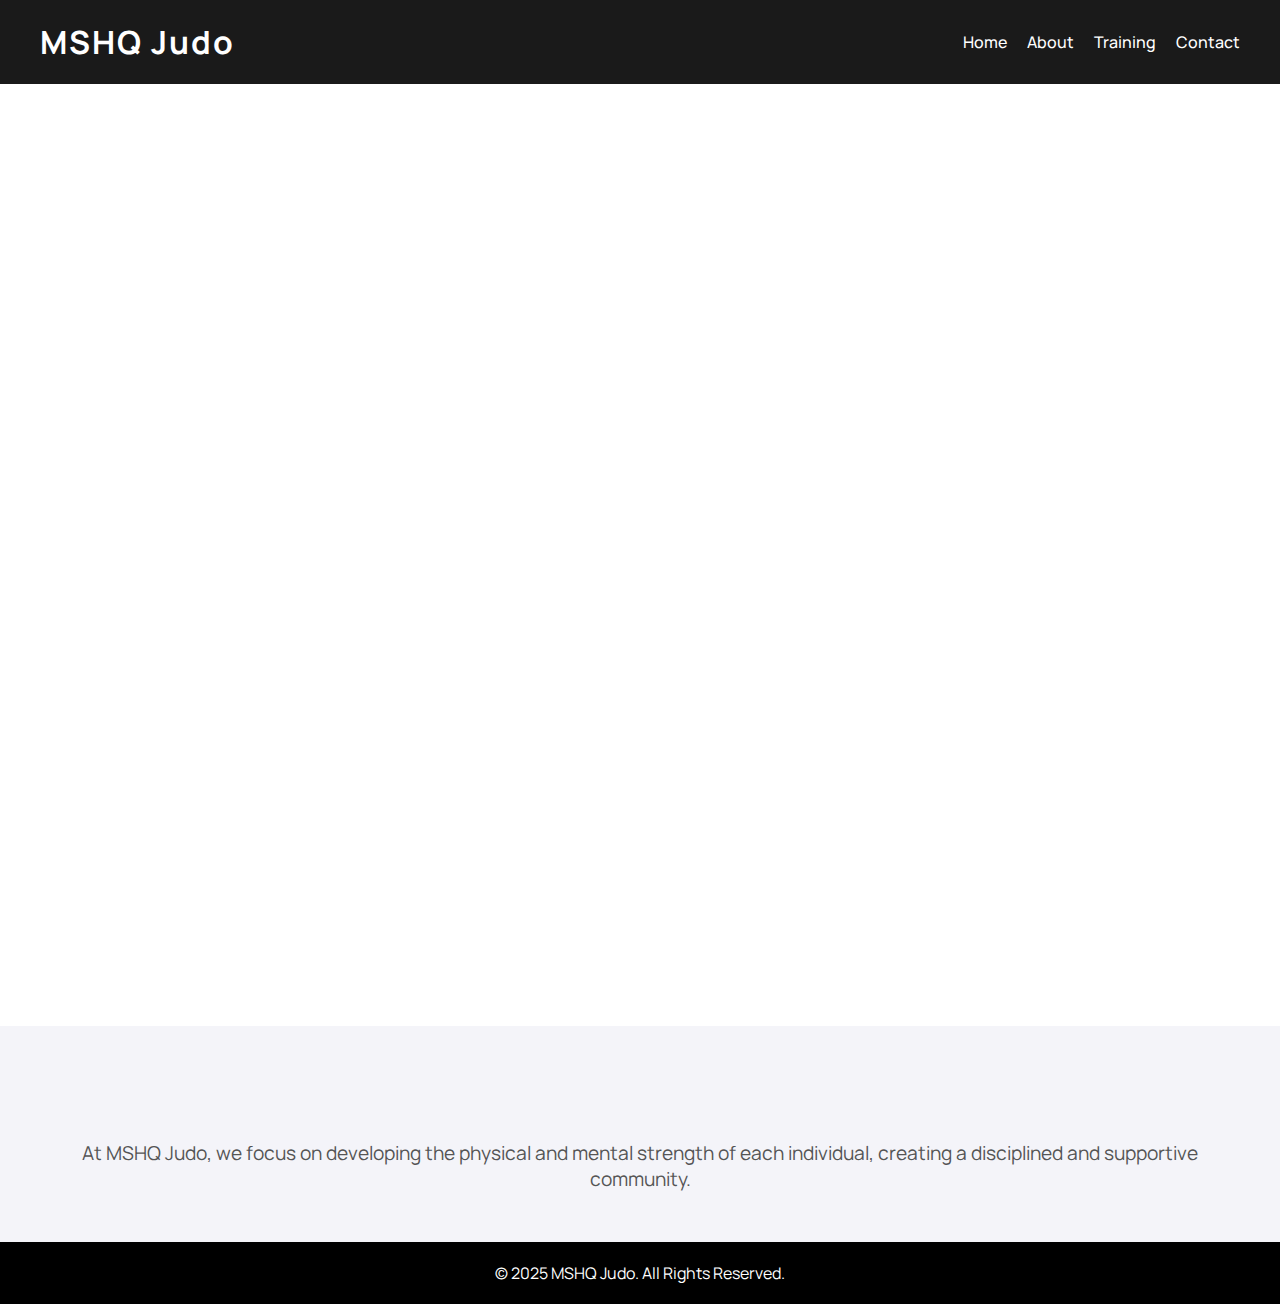
==== index.html @ 40be86e0 "updates" ====
<!DOCTYPE html>
<html lang="en">
<head>
    <meta charset="UTF-8">
    <meta name="viewport" content="width=device-width, initial-scale=1.0">
    <title>MSHQ Judo</title>
    <link href="https://fonts.googleapis.com/css2?family=Manrope:wght@300;400;500;600&display=swap" rel="stylesheet">
    <link rel="stylesheet" href="styles.css">
</head>
<body>
    <header>
        <div class="logo">
            <h1>MSHQ Judo</h1>
        </div>
        <nav>
            <ul>
                <li><a href="index.html">Home</a></li>
                <li><a href="about.html">About</a></li>
                <li><a href="training.html">Training</a></li>
                <li><a href="contact.html">Contact</a></li>
            </ul>
        </nav>
    </header>
    <section class="hero">
        <h2>Welcome to MSHQ Judo</h2>
        <img src="images/mshqlogo.jpg" alt="MSHQ Judo Logo" class="hero-logo">
    </section>
    <section class="values">
        <h2>Strength, Honor, and Discipline</h2>
        <p>At MSHQ Judo, we embody the values of strength, honor, and discipline in every training session.</p>
    </section>
    <section class="about">
        <h2>About Us</h2>
        <p>At MSHQ Judo, we focus on developing the physical and mental strength of each individual, creating a disciplined and supportive community.</p>
    </section>
    <footer>
        <p>&copy; 2025 MSHQ Judo. All Rights Reserved.</p>
    </footer>

    <script src="script.js"></script>
</body>
</html>
---- styles.css ----
/* Reset and Global Styles */
* {
    margin: 0;
    padding: 0;
    box-sizing: border-box;
    font-family: 'Manrope', sans-serif;
}

/* Body Styling */
body {
    background-color: #ffffff; /* White background */
    color: #000; /* Black text */
    font-size: 16px;
}

/* Header Styling */
header {
    display: flex;
    justify-content: space-between;
    align-items: center;
    padding: 20px 40px;
    background-color: #000; /* Black */
    color: white;
    transition: background-color 0.3s ease;
}

header:hover {
    background-color: #1a1a1a;
}

header .logo h1 {
    font-size: 2rem;
    letter-spacing: 2px;
}

header nav ul {
    display: flex;
    list-style: none;
}

header nav ul li {
    margin-left: 20px;
}

header nav ul li a {
    text-decoration: none;
    color: white;
    font-weight: 500;
    transition: color 0.3s ease;
}

header nav ul li a:hover {
    color: #e30613; /* Red */
}

/* Mobile Navigation */
.menu-toggle {
    display: none;
    font-size: 2rem;
    cursor: pointer;
}

/* Hero Section */
.hero {
    display: flex;
    flex-direction: column;
    justify-content: center;
    align-items: center;
    height: 80vh;
    text-align: center;
    opacity: 0;
    animation: fadeIn 2s forwards;
    position: relative;
    padding: 20px;
}

/* Hero Heading */
.hero h2 {
    font-size: 2.5rem;
    margin-bottom: 20px;
    color: black;
    z-index: 2;
    position: relative;
    opacity: 0;
    animation: fadeInUp 1.5s ease-in-out forwards;
    animation-delay: 0.5s;
    text-shadow: 2px 2px 5px rgba(0, 0, 0, 0.2);
}

/* Hero Logo */
.hero-logo {
    width: 350px;
    height: auto;
    opacity: 0.7;
    z-index: 1;
}

/* Strength, Honor, and Discipline Section */
.values {
    background-color: #e30613; /* Judo Red */
    color: white;
    text-align: center;
    padding: 50px 40px;
    font-size: 1.5rem;
    font-weight: bold;
    opacity: 0;
    animation: fadeIn 2s forwards;
}

.values h2 {
    font-size: 2.5rem;
    margin-bottom: 15px;
    text-transform: uppercase;
    letter-spacing: 2px;
    animation: fadeInUp 1.5s ease-in-out forwards;
}

.values p {
    font-size: 1.2rem;
    max-width: 700px;
    margin: 0 auto;
}

/* About Section */
.about {
    padding: 50px 40px;
    text-align: center;
    background-color: #f4f4f9;
}

.about h2 {
    font-size: 2rem;
    margin-bottom: 20px;
    transition: transform 1s ease-out;
    opacity: 0;
    animation: fadeInUp 1.5s ease-in-out forwards;
}

.about p {
    font-size: 1.2rem;
    color: #555;
}

/* Footer Styling */
footer {
    background-color: #000;
    color: white;
    padding: 20px 0;
    text-align: center;
}

footer p {
    font-size: 1rem;
}

/* Transitions */
@keyframes fadeIn {
    to {
        opacity: 1;
    }
}

@keyframes fadeInUp {
    0% {
        opacity: 0;
        transform: translateY(30px);
    }
    100% {
        opacity: 1;
        transform: translateY(0);
    }
}

/* Social Media Links */
.social-links {
    display: flex;
    justify-content: center;
    margin-top: 20px;
}

.social-links a {
    margin: 0 10px;
    display: inline-block;
}

.social-links img {
    width: 40px;
    height: 40px;
    transition: transform 0.3s;
}

.social-links img:hover {
    transform: scale(1.1);
}

/* Media Queries for Mobile Responsiveness */
@media (max-width: 768px) {
    header {
        flex-direction: column;
        text-align: center;
        padding: 15px;
    }

    .menu-toggle {
        display: block;
        color: white;
        cursor: pointer;
    }

    header nav ul {
        flex-direction: column;
        display: none;
        width: 100%;
        text-align: center;
    }

    header nav ul.active {
        display: flex;
    }

    header nav ul li {
        margin: 10px 0;
    }

    .hero h2 {
        font-size: 2rem;
    }

    .hero-logo {
        width: 250px;
    }

    .about {
        padding: 30px 20px;
    }
}
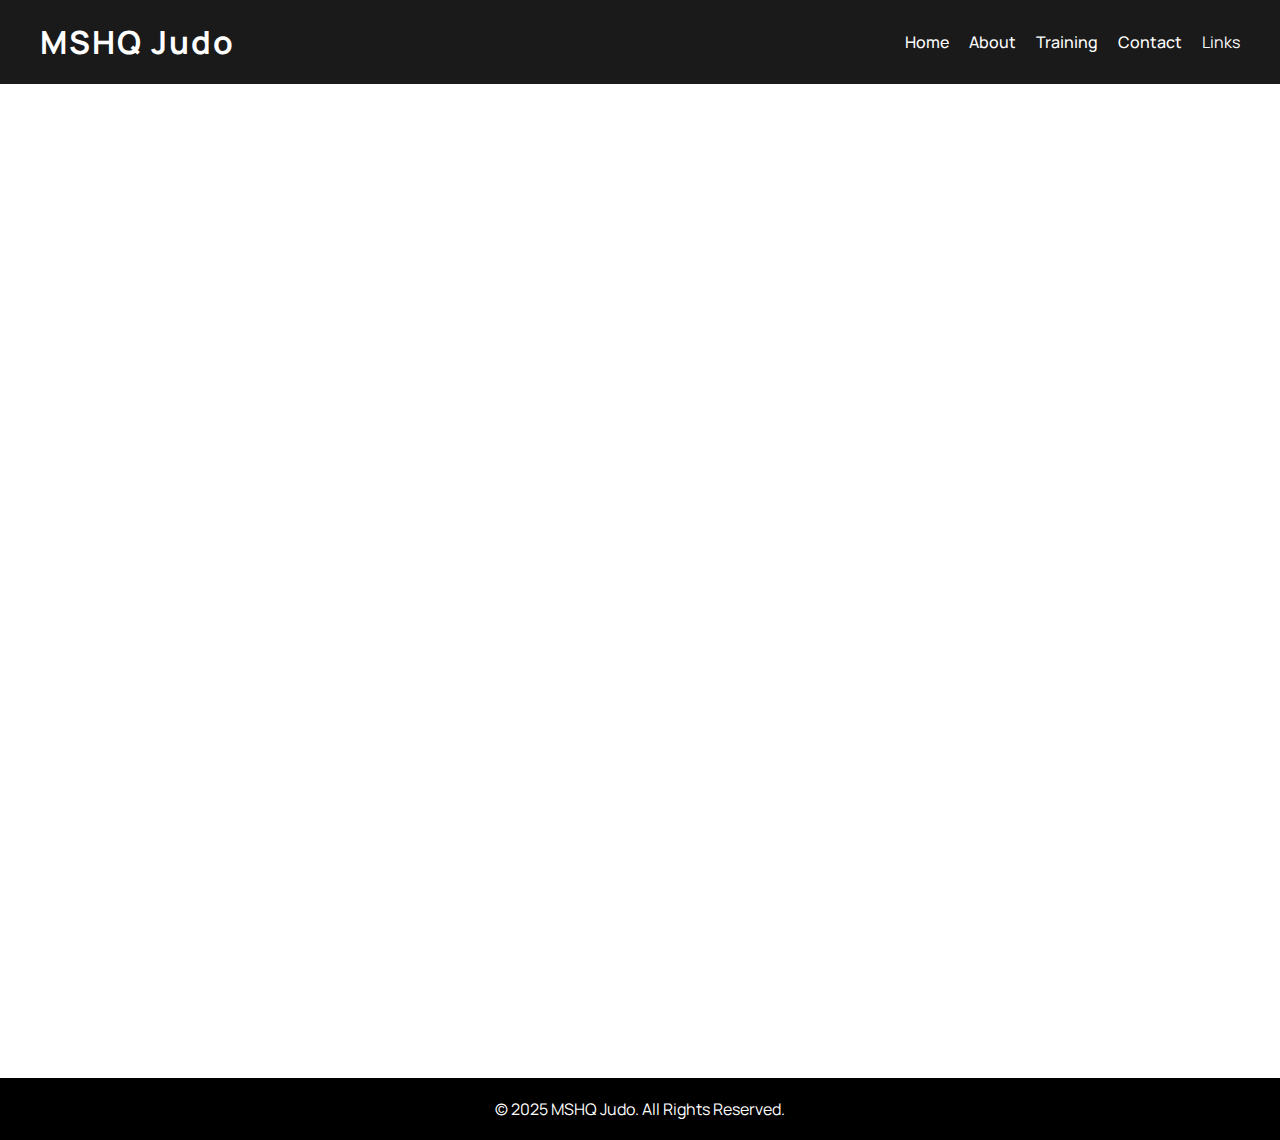
==== commit b467eb54: "added links and history page" ====
--- a/index.html
+++ b/index.html
@@ -18,21 +18,27 @@
                 <li><a href="about.html">About</a></li>
                 <li><a href="training.html">Training</a></li>
                 <li><a href="contact.html">Contact</a></li>
+                <li><a href="links.html"></a>Links</li>
             </ul>
         </nav>
     </header>
+
     <section class="hero">
         <h2>Welcome to MSHQ Judo</h2>
         <img src="images/mshqlogo.jpg" alt="MSHQ Judo Logo" class="hero-logo">
+        <div class="japanese-values">
+            <p><strong>強さ</strong></p>
+            <p><strong>名誉</strong></p>
+            <p><strong>規律</strong></p>
+        </div>
     </section>
+
     <section class="values">
         <h2>Strength, Honor, and Discipline</h2>
-        <p>At MSHQ Judo, we embody the values of strength, honor, and discipline in every training session.</p>
+        <p>At MSHQ Judo, we embody the values of strength, honor, and discipline in every training session. Focusing on developing the physical and mental 
+           strength of each individual, creating a disciplined and supportive community.</p>
     </section>
-    <section class="about">
-        <h2>About Us</h2>
-        <p>At MSHQ Judo, we focus on developing the physical and mental strength of each individual, creating a disciplined and supportive community.</p>
-    </section>
+  
     <footer>
         <p>&copy; 2025 MSHQ Judo. All Rights Reserved.</p>
     </footer>
--- a/styles.css
+++ b/styles.css
@@ -95,9 +95,26 @@
     z-index: 1;
 }
 
+/* Japanese Values Section */
+.japanese-values {
+    text-align: center;
+    font-size: 1.5rem;
+    font-weight: bold;
+    margin-top: 10px; /* Space between logo and text */
+    color: black; /* Contrast with background */
+}
+
+.japanese-values p {
+    margin: 5px 0;
+    font-size: 1.3rem;
+    text-transform: uppercase;
+    letter-spacing: 1px;
+}
+
+
 /* Strength, Honor, and Discipline Section */
 .values {
-    background-color: #e30613; /* Judo Red */
+    background-color: #020000;
     color: white;
     text-align: center;
     padding: 50px 40px;
@@ -121,26 +138,6 @@
     margin: 0 auto;
 }
 
-/* About Section */
-.about {
-    padding: 50px 40px;
-    text-align: center;
-    background-color: #f4f4f9;
-}
-
-.about h2 {
-    font-size: 2rem;
-    margin-bottom: 20px;
-    transition: transform 1s ease-out;
-    opacity: 0;
-    animation: fadeInUp 1.5s ease-in-out forwards;
-}
-
-.about p {
-    font-size: 1.2rem;
-    color: #555;
-}
-
 /* Footer Styling */
 footer {
     background-color: #000;
@@ -234,3 +231,37 @@
         padding: 30px 20px;
     }
 }
+
+/* Links Page */
+.links {
+    text-align: center;
+    padding: 50px 40px;
+    background-color: #f4f4f9;
+}
+
+.links h2 {
+    font-size: 2rem;
+    margin-bottom: 15px;
+}
+
+.links ul {
+    list-style: none;
+    padding: 0;
+}
+
+.links ul li {
+    margin: 10px 0;
+}
+
+.links ul li a {
+    font-size: 1.2rem;
+    color: #1c3d5a;
+    text-decoration: none;
+    font-weight: bold;
+    transition: color 0.3s ease;
+}
+
+.links ul li a:hover {
+    color: #e30613; /* Judo Red */
+}
+
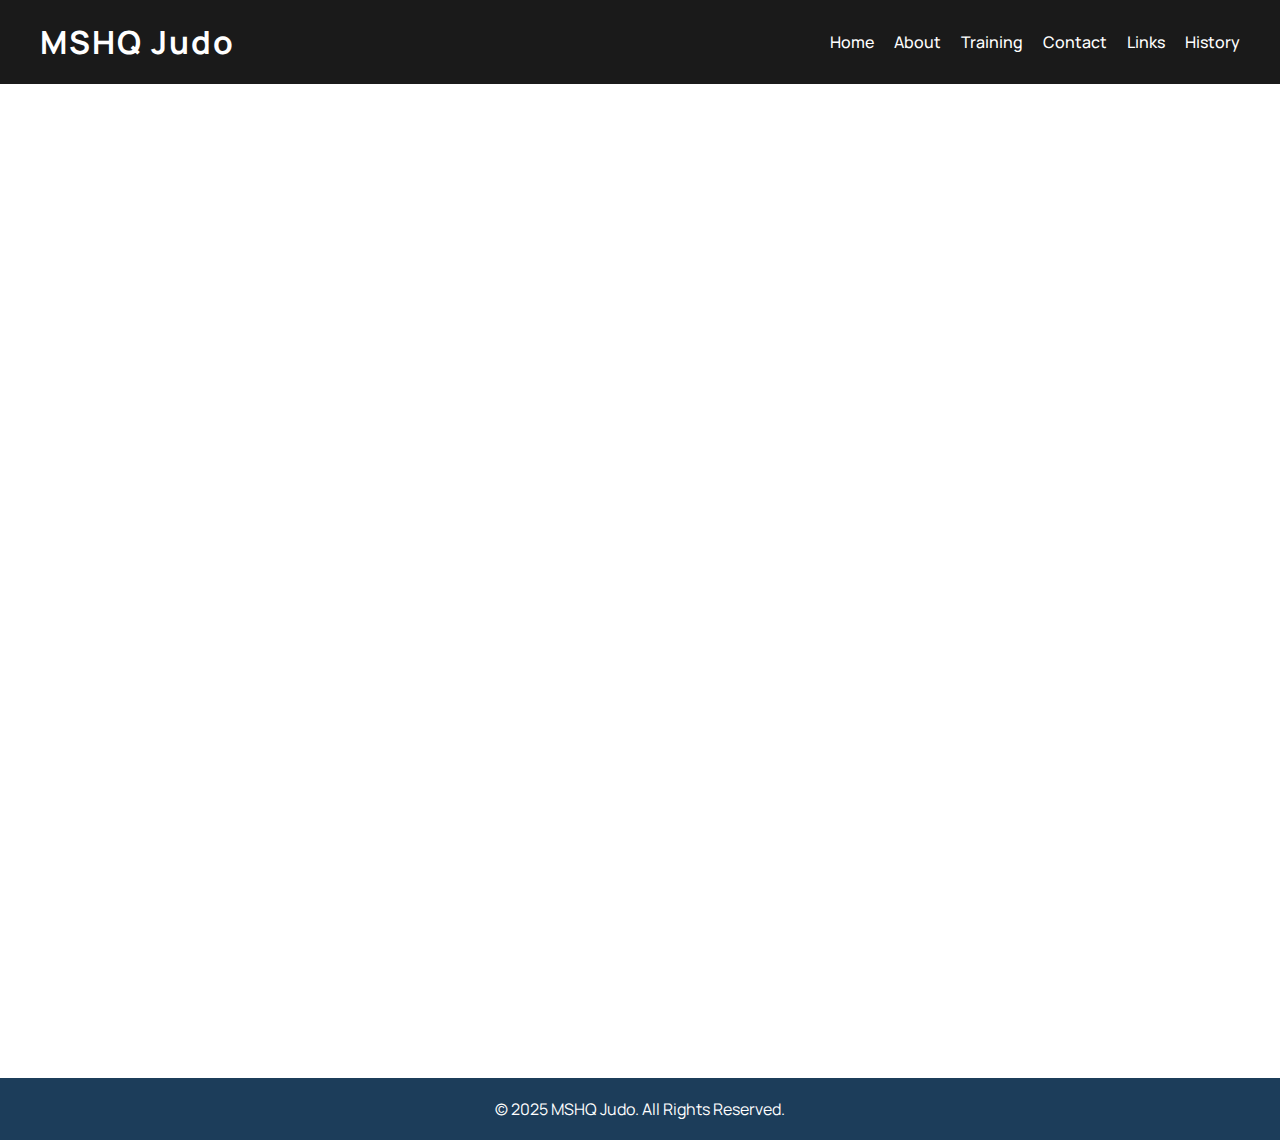
==== commit 429a6909: "website update" ====
--- a/index.html
+++ b/index.html
@@ -18,7 +18,8 @@
                 <li><a href="about.html">About</a></li>
                 <li><a href="training.html">Training</a></li>
                 <li><a href="contact.html">Contact</a></li>
-                <li><a href="links.html"></a>Links</li>
+                <li><a href="links.html">Links</a></li>
+                <li><a href="history.html">History</a></li>
             </ul>
         </nav>
     </header>
--- a/styles.css
+++ b/styles.css
@@ -265,3 +265,30 @@
     color: #e30613; /* Judo Red */
 }
 
+/* History Page */
+.history {
+    padding: 50px 40px;
+    background-color: #f4f4f9;
+    text-align: center;
+}
+
+.history h2 {
+    font-size: 2.5rem;
+    margin-bottom: 20px;
+    color: #1c3d5a; /* Judo Blue */
+}
+
+.history p {
+    font-size: 1.2rem;
+    line-height: 1.6;
+    max-width: 900px;
+    margin: 0 auto 20px;
+    color: #555;
+}
+
+footer {
+    background-color: #1c3d5a;
+    color: white;
+    padding: 20px 0;
+    text-align: center;
+}
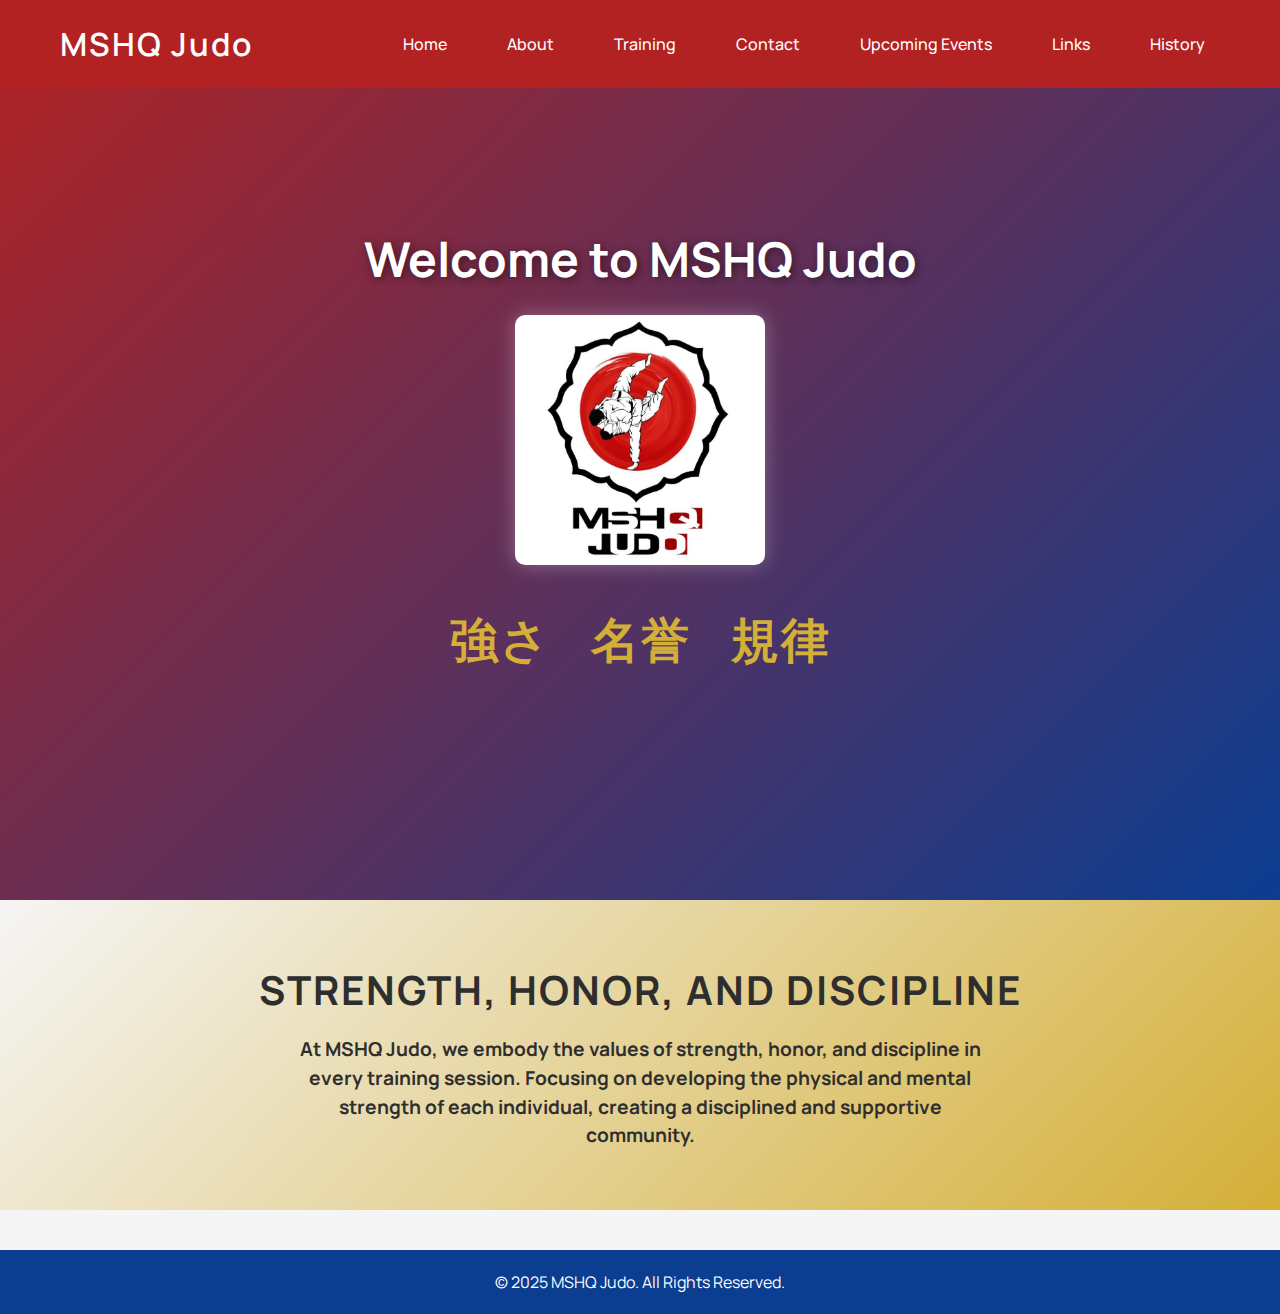
==== commit 308c8ef2: "front page update" ====
--- a/index.html
+++ b/index.html
@@ -11,6 +11,7 @@
     <header>
         <div class="logo">
             <h1>MSHQ Judo</h1>
+            <div class="menu-toggle">&#9776;</div>
         </div>
         <nav>
             <ul>
@@ -18,28 +19,28 @@
                 <li><a href="about.html">About</a></li>
                 <li><a href="training.html">Training</a></li>
                 <li><a href="contact.html">Contact</a></li>
+                <li><a href="upcoming-events.html">Upcoming Events</a></li>
                 <li><a href="links.html">Links</a></li>
                 <li><a href="history.html">History</a></li>
             </ul>
         </nav>
     </header>
 
-    <section class="hero">
-        <h2>Welcome to MSHQ Judo</h2>
-        <img src="images/mshqlogo.jpg" alt="MSHQ Judo Logo" class="hero-logo">
-        <div class="japanese-values">
-            <p><strong>強さ</strong></p>
-            <p><strong>名誉</strong></p>
-            <p><strong>規律</strong></p>
-        </div>
-    </section>
+    <div class="main-content">
+        <section class="hero">
+            <h2>Welcome to MSHQ Judo</h2>
+            <img src="images/mshqlogo.jpg" alt="MSHQ Judo Logo" class="hero-logo">
+            <div class="japanese-values">
+                <p><span class="japanese-text">強さ</span><span class="japanese-text">名誉</span><span class="japanese-text">規律</span></p>
+            </div>
+        </section>
+        <section class="values">
+            <h2>Strength, Honor, and Discipline</h2>
+            <p>At MSHQ Judo, we embody the values of strength, honor, and discipline in every training session. Focusing on developing the physical and mental 
+               strength of each individual, creating a disciplined and supportive community.</p>
+        </section>
+    </div>
 
-    <section class="values">
-        <h2>Strength, Honor, and Discipline</h2>
-        <p>At MSHQ Judo, we embody the values of strength, honor, and discipline in every training session. Focusing on developing the physical and mental 
-           strength of each individual, creating a disciplined and supportive community.</p>
-    </section>
-  
     <footer>
         <p>&copy; 2025 MSHQ Judo. All Rights Reserved.</p>
     </footer>
@@ -47,4 +48,3 @@
     <script src="script.js"></script>
 </body>
 </html>
-
--- a/styles.css
+++ b/styles.css
@@ -1,4 +1,18 @@
-/* Reset and Global Styles */
+/* Root Colors - Inspired by Kodokan Judo */
+:root {
+    --deep-red: #B22222; /* Kodokan Red */
+    --navy-blue: #0B3D91; /* Kodokan Blue */
+    --gold: #D4AF37; /* Kodokan Gold */
+    --white: #FFFFFF;
+    --soft-gray: #F5F5F5;
+    --dark-gray: #2E2E2E;
+
+    /* Gradients for Smooth Transitions */
+    --gradient-primary: linear-gradient(135deg, var(--deep-red), var(--navy-blue));
+    --gradient-soft: linear-gradient(135deg, var(--soft-gray), var(--gold));
+}
+
+/* Reset */
 * {
     margin: 0;
     padding: 0;
@@ -7,121 +21,161 @@
 }
 
 /* Body Styling */
-body {
-    background-color: #ffffff; /* White background */
-    color: #000; /* Black text */
+html, body {
+    margin: 0;
+    padding: 0;
+    min-height: 100vh; /* Ensure body fills the viewport height */
+    display: flex;
+    flex-direction: column; /* Ensures the footer stays at the bottom */
+    background: var(--soft-gray);
+    color: var(--dark-gray);
     font-size: 16px;
-}
-
-/* Header Styling */
+    line-height: 1.5;
+    overflow-x: hidden;
+}
+
+/* Ensure the content above the footer fills the remaining space */
+.main-content {
+    flex-grow: 1;
+}
+
+/* Header - Sticky Navigation */
 header {
     display: flex;
     justify-content: space-between;
     align-items: center;
-    padding: 20px 40px;
-    background-color: #000; /* Black */
-    color: white;
-    transition: background-color 0.3s ease;
+    padding: 20px 60px;
+    background: var(--navy-blue); /* Kodokan Blue for the header */
+    color: var(--white);
+    position: fixed;
+    width: 100%;
+    top: 0;
+    left: 0;
+    z-index: 1000;
+    transition: background 0.3s ease;
 }
 
 header:hover {
-    background-color: #1a1a1a;
+    background: var(--deep-red); /* Kodokan Red when hovered */
 }
 
 header .logo h1 {
     font-size: 2rem;
+    font-weight: 600;
     letter-spacing: 2px;
 }
 
+/* Hamburger Menu */
+.menu-toggle {
+    display: none; /* Hidden by default */
+    font-size: 30px;
+    cursor: pointer;
+}
+
+/* Mobile Menu Styles */
 header nav ul {
     display: flex;
     list-style: none;
 }
 
 header nav ul li {
-    margin-left: 20px;
+    margin-left: 30px;
 }
 
 header nav ul li a {
     text-decoration: none;
-    color: white;
+    color: var(--white);
     font-weight: 500;
-    transition: color 0.3s ease;
+    font-size: 1rem;
+    transition: color 0.3s ease, border-bottom 0.3s ease;
+    padding: 10px 15px;
 }
 
 header nav ul li a:hover {
-    color: #e30613; /* Red */
-}
-
-/* Mobile Navigation */
-.menu-toggle {
-    display: none;
-    font-size: 2rem;
-    cursor: pointer;
+    color: var(--gold); /* Kodokan Gold hover effect */
+    border-bottom: 2px solid var(--gold); /* Kodokan Gold border on hover */
+}
+
+.japanese-values {
+    display: flex;
+    justify-content: center; /* Align the text in the center */
+    margin-top: 20px;
+}
+
+.japanese-text {
+    font-family: 'Noto Sans JP', sans-serif;
+    font-size: 3rem; /* Increased font size for better prominence */
+    font-weight: bold;
+    color: var(--gold); /* Kodokan Gold */
+    margin: 0 20px; /* Added margin for separation between words */
+    text-transform: uppercase;
+    letter-spacing: 2px; /* Added more spacing between characters */
+}
+
+
+/* Show the menu toggle on smaller screens */
+@media (max-width: 768px) {
+    .menu-toggle {
+        display: block; /* Show hamburger icon */
+    }
+
+    header nav ul {
+        display: none; /* Hide the menu by default on mobile */
+        flex-direction: column; /* Stack the links vertically */
+        width: 100%; /* Full width for mobile menu */
+        text-align: center;
+    }
+
+    header nav ul.active {
+        display: flex; /* Show the menu when active */
+    }
+
+    header nav ul li {
+        margin: 10px 0;
+    }
+
+    header nav ul li a {
+        font-size: 1.5rem;
+    }
 }
 
 /* Hero Section */
 .hero {
+    position: relative;
     display: flex;
     flex-direction: column;
     justify-content: center;
     align-items: center;
-    height: 80vh;
     text-align: center;
-    opacity: 0;
-    animation: fadeIn 2s forwards;
-    position: relative;
+    min-height: 100vh;
+    background: var(--gradient-primary); /* Kodokan gradient background */
+    color: var(--white);
     padding: 20px;
 }
 
-/* Hero Heading */
+/* Hero Text */
 .hero h2 {
-    font-size: 2.5rem;
-    margin-bottom: 20px;
-    color: black;
-    z-index: 2;
-    position: relative;
-    opacity: 0;
+    font-size: 3rem;
+    font-weight: bold;
+    text-shadow: 2px 2px 10px rgba(0, 0, 0, 0.5);
     animation: fadeInUp 1.5s ease-in-out forwards;
-    animation-delay: 0.5s;
-    text-shadow: 2px 2px 5px rgba(0, 0, 0, 0.2);
-}
-
-/* Hero Logo */
+}
+
 .hero-logo {
-    width: 350px;
-    height: auto;
-    opacity: 0.7;
-    z-index: 1;
-}
-
-/* Japanese Values Section */
-.japanese-values {
+    max-width: 250px;
+    margin: 20px 0;
+    border-radius: 10px;
+    box-shadow: 0 0 20px rgba(255, 255, 255, 0.3);
+}
+
+/* Values Section */
+.values {
+    background: var(--gradient-soft); /* Kodokan Soft Gradient */
+    color: var(--dark-gray);
     text-align: center;
+    padding: 60px 40px;
     font-size: 1.5rem;
     font-weight: bold;
-    margin-top: 10px; /* Space between logo and text */
-    color: black; /* Contrast with background */
-}
-
-.japanese-values p {
-    margin: 5px 0;
-    font-size: 1.3rem;
-    text-transform: uppercase;
-    letter-spacing: 1px;
-}
-
-
-/* Strength, Honor, and Discipline Section */
-.values {
-    background-color: #020000;
-    color: white;
-    text-align: center;
-    padding: 50px 40px;
-    font-size: 1.5rem;
-    font-weight: bold;
-    opacity: 0;
-    animation: fadeIn 2s forwards;
 }
 
 .values h2 {
@@ -129,7 +183,6 @@
     margin-bottom: 15px;
     text-transform: uppercase;
     letter-spacing: 2px;
-    animation: fadeInUp 1.5s ease-in-out forwards;
 }
 
 .values p {
@@ -138,25 +191,64 @@
     margin: 0 auto;
 }
 
-/* Footer Styling */
+/* Footer */
 footer {
-    background-color: #000;
-    color: white;
+    background-color: var(--navy-blue); /* Kodokan Blue footer */
+    color: var(--white);
     padding: 20px 0;
     text-align: center;
-}
-
-footer p {
-    font-size: 1rem;
+    margin-top: 40px;
+}
+
+/* Social Media Links */
+.social-links {
+    display: flex;
+    gap: 20px;
+    justify-content: center;
+    margin-top: 20px;
+}
+
+.social-links a {
+    display: inline-block;
+    width: 60px; /* Set a fixed size for the icons */
+    height: 60px; /* Maintain square aspect ratio */
+}
+
+.social-links img {
+    width: 100%; /* Make image fill the container */
+    height: 100%;
+    object-fit: contain; /* Ensure the image fits within the bounds */
+    transition: transform 0.3s ease;
+}
+
+.social-links img:hover {
+    transform: scale(1.1); /* Slight zoom effect on hover */
+}
+
+/* Contact Section */
+.contact {
+    text-align: center;
+    margin-top: 80px; /* Adjust for the fixed header */
+}
+
+.contact h2 {
+    font-size: 2rem;
+    margin-bottom: 20px;
+    color: var(--navy-blue); /* Kodokan Blue */
+}
+
+.contact p {
+    font-size: 1.2rem;
+    color: var(--dark-gray);
+    margin-bottom: 20px;
+}
+
+.contact a {
+    color: var(--deep-red); /* Kodokan Red for links */
+    text-decoration: none;
 }
 
 /* Transitions */
-@keyframes fadeIn {
-    to {
-        opacity: 1;
-    }
-}
-
 @keyframes fadeInUp {
     0% {
         opacity: 0;
@@ -168,51 +260,13 @@
     }
 }
 
-/* Social Media Links */
-.social-links {
-    display: flex;
-    justify-content: center;
-    margin-top: 20px;
-}
-
-.social-links a {
-    margin: 0 10px;
-    display: inline-block;
-}
-
-.social-links img {
-    width: 40px;
-    height: 40px;
-    transition: transform 0.3s;
-}
-
-.social-links img:hover {
-    transform: scale(1.1);
-}
-
-/* Media Queries for Mobile Responsiveness */
-@media (max-width: 768px) {
-    header {
-        flex-direction: column;
-        text-align: center;
-        padding: 15px;
-    }
-
-    .menu-toggle {
-        display: block;
-        color: white;
-        cursor: pointer;
-    }
-
+/* Responsive Styles */
+
+/* For devices larger than 768px (Tablets, iPads, etc.) */
+@media (max-width: 1024px) {
     header nav ul {
         flex-direction: column;
-        display: none;
-        width: 100%;
-        text-align: center;
-    }
-
-    header nav ul.active {
-        display: flex;
+        align-items: center;
     }
 
     header nav ul li {
@@ -220,75 +274,141 @@
     }
 
     .hero h2 {
+        font-size: 2.5rem;
+    }
+
+    .hero-logo {
+        max-width: 200px;
+    }
+
+    .values h2 {
         font-size: 2rem;
     }
 
+    .values p {
+        font-size: 1.1rem;
+    }
+
+    .social-links a {
+        width: 50px;
+        height: 50px;
+    }
+
+    .social-links img {
+        width: 100%;
+        height: 100%;
+    }
+}
+
+/* For devices smaller than 768px (Mobile Devices, including iPhone SE) */
+@media (max-width: 768px) {
+    body {
+        padding-top: 120px; /* More space for fixed header on mobile */
+    }
+
+    header nav ul {
+        flex-direction: column;
+        align-items: center;
+        width: 100%;
+    }
+
+    header nav ul li {
+        margin: 10px 0;
+    }
+
+    .hero h2 {
+        font-size: 2rem;
+    }
+
     .hero-logo {
-        width: 250px;
-    }
-
-    .about {
-        padding: 30px 20px;
-    }
-}
-
-/* Links Page */
-.links {
+        max-width: 180px;
+    }
+
+    .values {
+        padding: 40px 20px;
+    }
+
+    .values h2 {
+        font-size: 1.8rem;
+    }
+
+    .values p {
+        font-size: 1rem;
+        padding: 0 20px;
+    }
+
+    .social-links a {
+        width: 40px;
+        height: 40px;
+    }
+
+    .social-links img {
+        width: 100%;
+        height: 100%;
+    }
+
+    footer {
+        padding: 15px 0;
+    }
+}
+
+/* For very small devices (iPhone SE and below) */
+@media (max-width: 375px) {
+    body {
+        font-size: 14px; /* Slightly smaller font size for very small devices */
+    }
+
+    .hero h2 {
+        font-size: 1.5rem;
+    }
+
+    .hero-logo {
+        max-width: 150px;
+    }
+
+    .values h2 {
+        font-size: 1.5rem;
+    }
+
+    .values p {
+        font-size: 0.9rem;
+        padding: 0 10px;
+    }
+
+    .social-links a {
+        width: 35px;
+        height: 35px;
+    }
+
+    .social-links img {
+        width: 100%;
+        height: 100%;
+    }
+
+    .contact p {
+        font-size: 1rem; /* Ensure text is readable on small screens */
+    }
+}
+
+/* Schedule Section */
+.schedule {
     text-align: center;
-    padding: 50px 40px;
-    background-color: #f4f4f9;
-}
-
-.links h2 {
-    font-size: 2rem;
-    margin-bottom: 15px;
-}
-
-.links ul {
-    list-style: none;
-    padding: 0;
-}
-
-.links ul li {
-    margin: 10px 0;
-}
-
-.links ul li a {
-    font-size: 1.2rem;
-    color: #1c3d5a;
-    text-decoration: none;
-    font-weight: bold;
-    transition: color 0.3s ease;
-}
-
-.links ul li a:hover {
-    color: #e30613; /* Judo Red */
-}
-
-/* History Page */
-.history {
-    padding: 50px 40px;
-    background-color: #f4f4f9;
-    text-align: center;
-}
-
-.history h2 {
+    padding: 60px 20px;
+    margin-bottom: 0; /* Remove any extra space below the schedule */
+}
+
+.schedule h2 {
     font-size: 2.5rem;
     margin-bottom: 20px;
-    color: #1c3d5a; /* Judo Blue */
-}
-
-.history p {
+}
+
+.schedule p {
     font-size: 1.2rem;
     line-height: 1.6;
-    max-width: 900px;
-    margin: 0 auto 20px;
-    color: #555;
-}
-
-footer {
-    background-color: #1c3d5a;
-    color: white;
-    padding: 20px 0;
-    text-align: center;
-}
+    max-width: 800px;
+    margin: 0 auto;
+}
+
+.schedule p span {
+    font-weight: bold;
+}
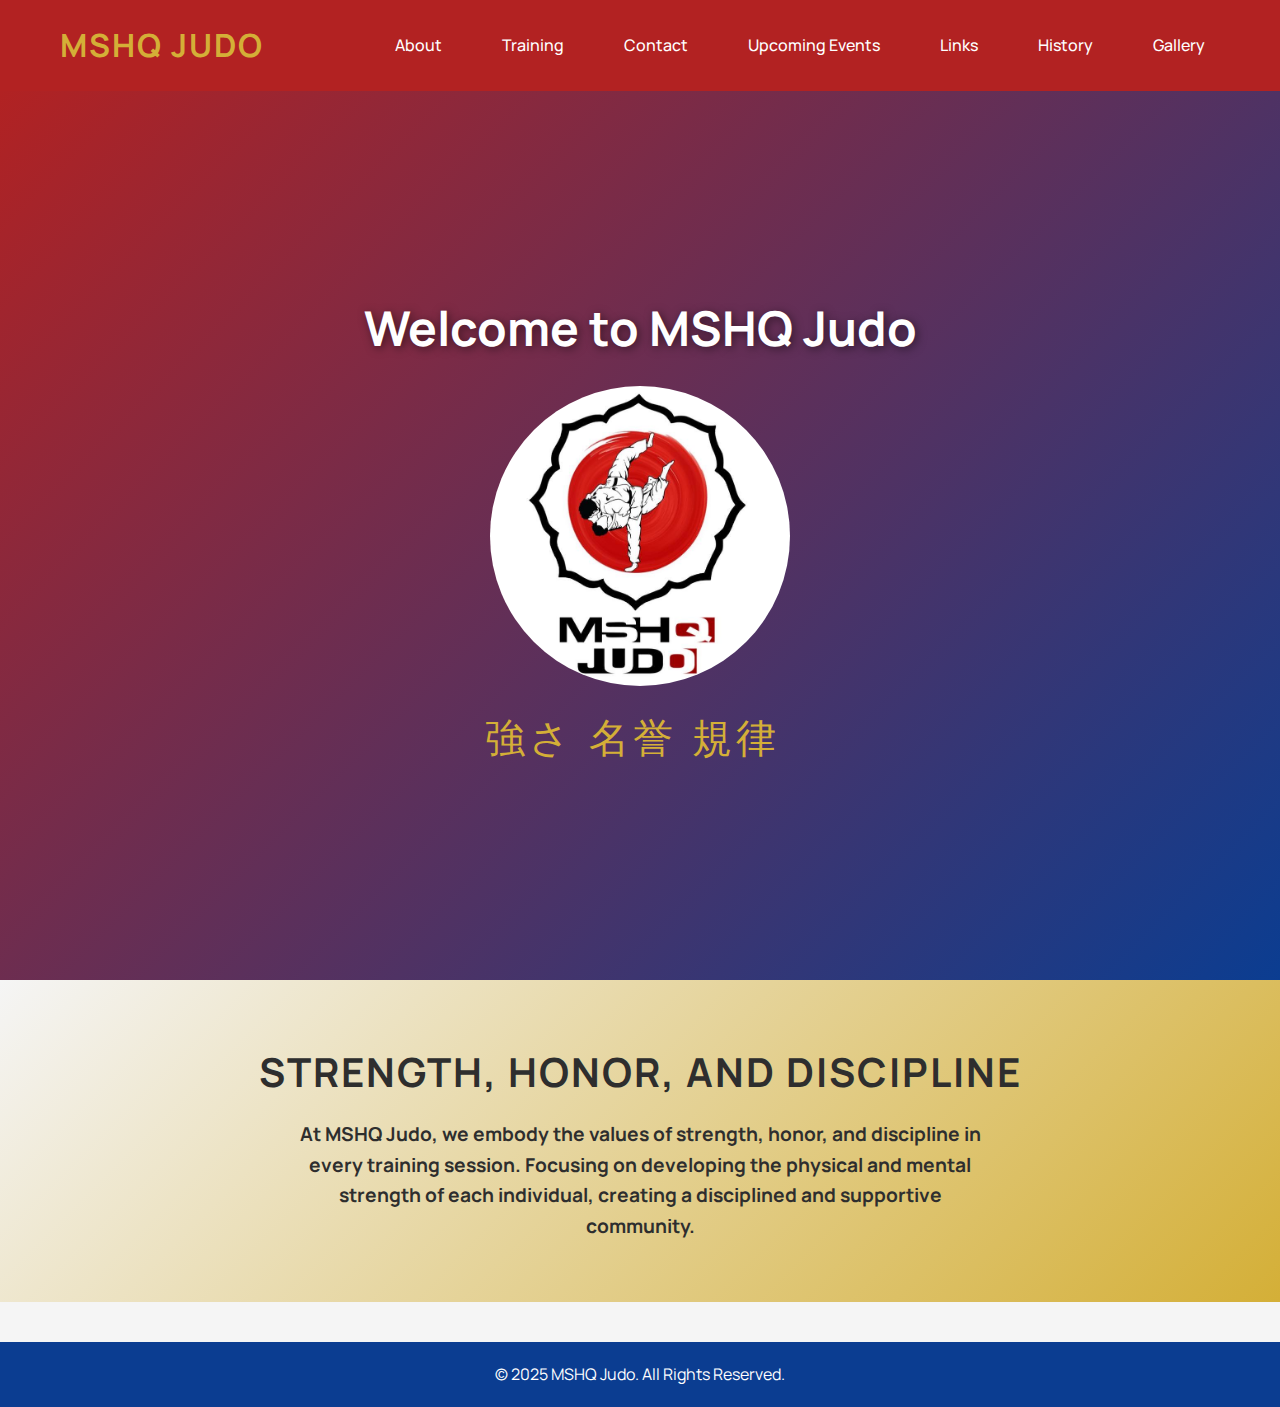
==== commit 1ec3796c: "added gallery" ====
--- a/index.html
+++ b/index.html
@@ -15,13 +15,13 @@
         </div>
         <nav>
             <ul>
-                <li><a href="index.html">Home</a></li>
                 <li><a href="about.html">About</a></li>
                 <li><a href="training.html">Training</a></li>
                 <li><a href="contact.html">Contact</a></li>
                 <li><a href="upcoming-events.html">Upcoming Events</a></li>
                 <li><a href="links.html">Links</a></li>
                 <li><a href="history.html">History</a></li>
+                <li><a href="gallery.html">Gallery</a></li>
             </ul>
         </nav>
     </header>
--- a/styles.css
+++ b/styles.css
@@ -1,18 +1,23 @@
-/* Root Colors - Inspired by Kodokan Judo */
-:root {
+/* ============================
+   Root Colors - Inspired by Kodokan Judo
+   ============================ */
+   :root {
     --deep-red: #B22222; /* Kodokan Red */
     --navy-blue: #0B3D91; /* Kodokan Blue */
     --gold: #D4AF37; /* Kodokan Gold */
     --white: #FFFFFF;
     --soft-gray: #F5F5F5;
     --dark-gray: #2E2E2E;
+    --shadow: rgba(0, 0, 0, 0.1);
 
     /* Gradients for Smooth Transitions */
     --gradient-primary: linear-gradient(135deg, var(--deep-red), var(--navy-blue));
     --gradient-soft: linear-gradient(135deg, var(--soft-gray), var(--gold));
 }
 
-/* Reset */
+/* ============================
+   Global Reset & Default Styles
+   ============================ */
 * {
     margin: 0;
     padding: 0;
@@ -20,32 +25,23 @@
     font-family: 'Manrope', sans-serif;
 }
 
-/* Body Styling */
-html, body {
-    margin: 0;
-    padding: 0;
-    min-height: 100vh; /* Ensure body fills the viewport height */
-    display: flex;
-    flex-direction: column; /* Ensures the footer stays at the bottom */
+body {
     background: var(--soft-gray);
     color: var(--dark-gray);
     font-size: 16px;
-    line-height: 1.5;
-    overflow-x: hidden;
-}
-
-/* Ensure the content above the footer fills the remaining space */
-.main-content {
-    flex-grow: 1;
-}
-
-/* Header - Sticky Navigation */
+    line-height: 1.6;
+    padding-top: 80px; /* Space below fixed header */
+}
+
+/* ============================
+   Header & Navigation
+   ============================ */
 header {
     display: flex;
     justify-content: space-between;
     align-items: center;
     padding: 20px 60px;
-    background: var(--navy-blue); /* Kodokan Blue for the header */
+    background: var(--navy-blue);
     color: var(--white);
     position: fixed;
     width: 100%;
@@ -56,30 +52,42 @@
 }
 
 header:hover {
-    background: var(--deep-red); /* Kodokan Red when hovered */
+    background: var(--deep-red);
+}
+
+header .logo {
+    display: flex;
+    align-items: center;
+    gap: 15px;
 }
 
 header .logo h1 {
     font-size: 2rem;
-    font-weight: 600;
+    font-weight: 700;
     letter-spacing: 2px;
-}
-
-/* Hamburger Menu */
+    text-transform: uppercase;
+    color: var(--gold);
+}
+
+header .logo img {
+    height: 60px;
+    width: 60px;
+    border-radius: 50%;
+    object-fit: cover;
+    border: 3px solid var(--gold);
+    box-shadow: 0 0 10px var(--shadow);
+}
+
 .menu-toggle {
-    display: none; /* Hidden by default */
-    font-size: 30px;
+    display: none;
+    font-size: 2rem;
     cursor: pointer;
 }
 
-/* Mobile Menu Styles */
 header nav ul {
     display: flex;
     list-style: none;
-}
-
-header nav ul li {
-    margin-left: 30px;
+    gap: 30px;
 }
 
 header nav ul li a {
@@ -87,73 +95,30 @@
     color: var(--white);
     font-weight: 500;
     font-size: 1rem;
+    padding: 10px 15px;
     transition: color 0.3s ease, border-bottom 0.3s ease;
-    padding: 10px 15px;
 }
 
 header nav ul li a:hover {
-    color: var(--gold); /* Kodokan Gold hover effect */
-    border-bottom: 2px solid var(--gold); /* Kodokan Gold border on hover */
-}
-
-.japanese-values {
-    display: flex;
-    justify-content: center; /* Align the text in the center */
-    margin-top: 20px;
-}
-
-.japanese-text {
-    font-family: 'Noto Sans JP', sans-serif;
-    font-size: 3rem; /* Increased font size for better prominence */
-    font-weight: bold;
-    color: var(--gold); /* Kodokan Gold */
-    margin: 0 20px; /* Added margin for separation between words */
-    text-transform: uppercase;
-    letter-spacing: 2px; /* Added more spacing between characters */
-}
-
-
-/* Show the menu toggle on smaller screens */
-@media (max-width: 768px) {
-    .menu-toggle {
-        display: block; /* Show hamburger icon */
-    }
-
-    header nav ul {
-        display: none; /* Hide the menu by default on mobile */
-        flex-direction: column; /* Stack the links vertically */
-        width: 100%; /* Full width for mobile menu */
-        text-align: center;
-    }
-
-    header nav ul.active {
-        display: flex; /* Show the menu when active */
-    }
-
-    header nav ul li {
-        margin: 10px 0;
-    }
-
-    header nav ul li a {
-        font-size: 1.5rem;
-    }
-}
-
-/* Hero Section */
+    color: var(--gold);
+    border-bottom: 2px solid var(--gold);
+}
+
+/* ============================
+   Hero Section
+   ============================ */
 .hero {
-    position: relative;
     display: flex;
     flex-direction: column;
     justify-content: center;
     align-items: center;
     text-align: center;
     min-height: 100vh;
-    background: var(--gradient-primary); /* Kodokan gradient background */
+    background: var(--gradient-primary);
     color: var(--white);
     padding: 20px;
 }
 
-/* Hero Text */
 .hero h2 {
     font-size: 3rem;
     font-weight: bold;
@@ -162,15 +127,34 @@
 }
 
 .hero-logo {
-    max-width: 250px;
-    margin: 20px 0;
-    border-radius: 10px;
-    box-shadow: 0 0 20px rgba(255, 255, 255, 0.3);
-}
-
-/* Values Section */
+    width: 100%;
+    height: auto;
+    max-width: 300px;
+    object-fit: cover;
+    border-radius: 50%;
+    margin-top: 20px;
+}
+
+.japanese-values {
+    display: flex;
+    justify-content: center;
+    gap: 20px;
+    margin-top: 20px;
+}
+
+.japanese-text {
+    font-family: 'Noto Sans JP', sans-serif;
+    font-size: 2.5rem;
+    color: var(--gold);
+    letter-spacing: 4px;
+    margin-right: 15px;
+}
+
+/* ============================
+   Values Section
+   ============================ */
 .values {
-    background: var(--gradient-soft); /* Kodokan Soft Gradient */
+    background: var(--gradient-soft);
     color: var(--dark-gray);
     text-align: center;
     padding: 60px 40px;
@@ -191,64 +175,20 @@
     margin: 0 auto;
 }
 
-/* Footer */
+/* ============================
+   Footer
+   ============================ */
 footer {
-    background-color: var(--navy-blue); /* Kodokan Blue footer */
+    background-color: var(--navy-blue);
     color: var(--white);
     padding: 20px 0;
     text-align: center;
     margin-top: 40px;
 }
 
-/* Social Media Links */
-.social-links {
-    display: flex;
-    gap: 20px;
-    justify-content: center;
-    margin-top: 20px;
-}
-
-.social-links a {
-    display: inline-block;
-    width: 60px; /* Set a fixed size for the icons */
-    height: 60px; /* Maintain square aspect ratio */
-}
-
-.social-links img {
-    width: 100%; /* Make image fill the container */
-    height: 100%;
-    object-fit: contain; /* Ensure the image fits within the bounds */
-    transition: transform 0.3s ease;
-}
-
-.social-links img:hover {
-    transform: scale(1.1); /* Slight zoom effect on hover */
-}
-
-/* Contact Section */
-.contact {
-    text-align: center;
-    margin-top: 80px; /* Adjust for the fixed header */
-}
-
-.contact h2 {
-    font-size: 2rem;
-    margin-bottom: 20px;
-    color: var(--navy-blue); /* Kodokan Blue */
-}
-
-.contact p {
-    font-size: 1.2rem;
-    color: var(--dark-gray);
-    margin-bottom: 20px;
-}
-
-.contact a {
-    color: var(--deep-red); /* Kodokan Red for links */
-    text-decoration: none;
-}
-
-/* Transitions */
+/* ============================
+   Animations & Transitions
+   ============================ */
 @keyframes fadeInUp {
     0% {
         opacity: 0;
@@ -260,155 +200,185 @@
     }
 }
 
-/* Responsive Styles */
-
-/* For devices larger than 768px (Tablets, iPads, etc.) */
+/* ============================
+   Responsive Styles
+   ============================ */
 @media (max-width: 1024px) {
     header nav ul {
         flex-direction: column;
         align-items: center;
-    }
-
-    header nav ul li {
-        margin: 10px 0;
+        gap: 20px;
     }
 
     .hero h2 {
         font-size: 2.5rem;
     }
 
-    .hero-logo {
-        max-width: 200px;
-    }
-
     .values h2 {
         font-size: 2rem;
     }
-
-    .values p {
-        font-size: 1.1rem;
-    }
-
-    .social-links a {
-        width: 50px;
-        height: 50px;
-    }
-
-    .social-links img {
-        width: 100%;
-        height: 100%;
-    }
-}
-
-/* For devices smaller than 768px (Mobile Devices, including iPhone SE) */
+}
+
 @media (max-width: 768px) {
     body {
-        padding-top: 120px; /* More space for fixed header on mobile */
+        padding-top: 120px;
+    }
+
+    .menu-toggle {
+        display: block;
     }
 
     header nav ul {
+        display: none;
         flex-direction: column;
-        align-items: center;
         width: 100%;
-    }
-
-    header nav ul li {
-        margin: 10px 0;
+        text-align: center;
+        background: var(--navy-blue);
+        position: absolute;
+        top: 70px;
+        left: 0;
+        padding: 10px 0;
+    }
+
+    header nav ul.active {
+        display: flex;
     }
 
     .hero h2 {
         font-size: 2rem;
     }
 
-    .hero-logo {
-        max-width: 180px;
-    }
-
-    .values {
-        padding: 40px 20px;
-    }
-
-    .values h2 {
-        font-size: 1.8rem;
-    }
-
-    .values p {
-        font-size: 1rem;
-        padding: 0 20px;
-    }
-
-    .social-links a {
-        width: 40px;
-        height: 40px;
-    }
-
-    .social-links img {
-        width: 100%;
-        height: 100%;
-    }
-
-    footer {
-        padding: 15px 0;
-    }
-}
-
-/* For very small devices (iPhone SE and below) */
+    .japanese-text {
+        font-size: 2rem;
+    }
+}
+
 @media (max-width: 375px) {
     body {
-        font-size: 14px; /* Slightly smaller font size for very small devices */
+        font-size: 14px;
     }
 
     .hero h2 {
         font-size: 1.5rem;
     }
 
-    .hero-logo {
-        max-width: 150px;
-    }
-
-    .values h2 {
-        font-size: 1.5rem;
-    }
-
-    .values p {
-        font-size: 0.9rem;
-        padding: 0 10px;
-    }
-
-    .social-links a {
-        width: 35px;
-        height: 35px;
-    }
-
-    .social-links img {
-        width: 100%;
-        height: 100%;
-    }
-
-    .contact p {
-        font-size: 1rem; /* Ensure text is readable on small screens */
-    }
-}
-
-/* Schedule Section */
-.schedule {
+    .japanese-text {
+        font-size: 1.8rem;
+    }
+}
+
+/* Social Media Links */
+.social-links {
+    display: flex;
+    gap: 15px;
+    margin-top: 20px;
+}
+
+.social-links a {
+    display: inline-block;
+    transition: transform 0.3s ease;
+}
+
+.social-links img {
+    width: 40px;
+    height: auto;
+    transition: transform 0.3s ease;
+}
+
+.social-links a:hover img {
+    transform: scale(1.1);
+}
+
+/* Coach Grid Layout for 3x3 */
+.coach-grid {
+    display: grid;
+    grid-template-columns: repeat(3, 1fr);
+    gap: 20px;
+    margin-top: 40px;
+}
+
+/* Coach Card Style */
+.coach-card {
+    background-color: #fff;
+    border: 1px solid #ddd;
+    border-radius: 10px;
+    padding: 20px;
+    box-shadow: 0 4px 8px rgba(0, 0, 0, 0.1);
     text-align: center;
-    padding: 60px 20px;
-    margin-bottom: 0; /* Remove any extra space below the schedule */
-}
-
-.schedule h2 {
-    font-size: 2.5rem;
-    margin-bottom: 20px;
-}
-
-.schedule p {
-    font-size: 1.2rem;
-    line-height: 1.6;
-    max-width: 800px;
-    margin: 0 auto;
-}
-
-.schedule p span {
-    font-weight: bold;
-}
+    transition: transform 0.3s ease, box-shadow 0.3s ease;
+}
+
+.coach-card:hover {
+    transform: translateY(-10px);
+    box-shadow: 0 8px 16px rgba(0, 0, 0, 0.2);
+}
+
+.coach-photo {
+    width: 100%;
+    height: auto;
+    border-radius: 50%;
+    margin-bottom: 15px;
+    max-width: 200px;
+    margin-left: auto;
+    margin-right: auto;
+}
+
+.coach-card h3 {
+    font-size: 1.5rem;
+    margin: 10px 0;
+    font-weight: 600;
+}
+
+.coach-card p {
+    font-size: 1rem;
+    color: #555;
+}
+
+        /* Add the styles for the grid layout */
+        .gallery-container {
+            display: grid;
+            grid-template-columns: repeat(4, 1fr);
+            gap: 20px;
+            padding: 20px;
+        }
+
+        .gallery-item {
+            border: 1px solid #ddd;
+            padding: 10px;
+            text-align: center;
+            background-color: #f9f9f9;
+        }
+
+        .gallery-item img {
+            width: 100%;
+            height: auto;
+            margin-bottom: 10px;
+        }
+
+        .gallery-item h3 {
+            font-size: 1.2em;
+            margin: 10px 0;
+        }
+
+        .gallery-item p {
+            font-size: 1em;
+            color: #555;
+        }
+
+        @media (max-width: 1200px) {
+            .gallery-container {
+                grid-template-columns: repeat(3, 1fr);
+            }
+        }
+
+        @media (max-width: 768px) {
+            .gallery-container {
+                grid-template-columns: repeat(2, 1fr);
+            }
+        }
+
+        @media (max-width: 480px) {
+            .gallery-container {
+                grid-template-columns: 1fr;
+            }
+        }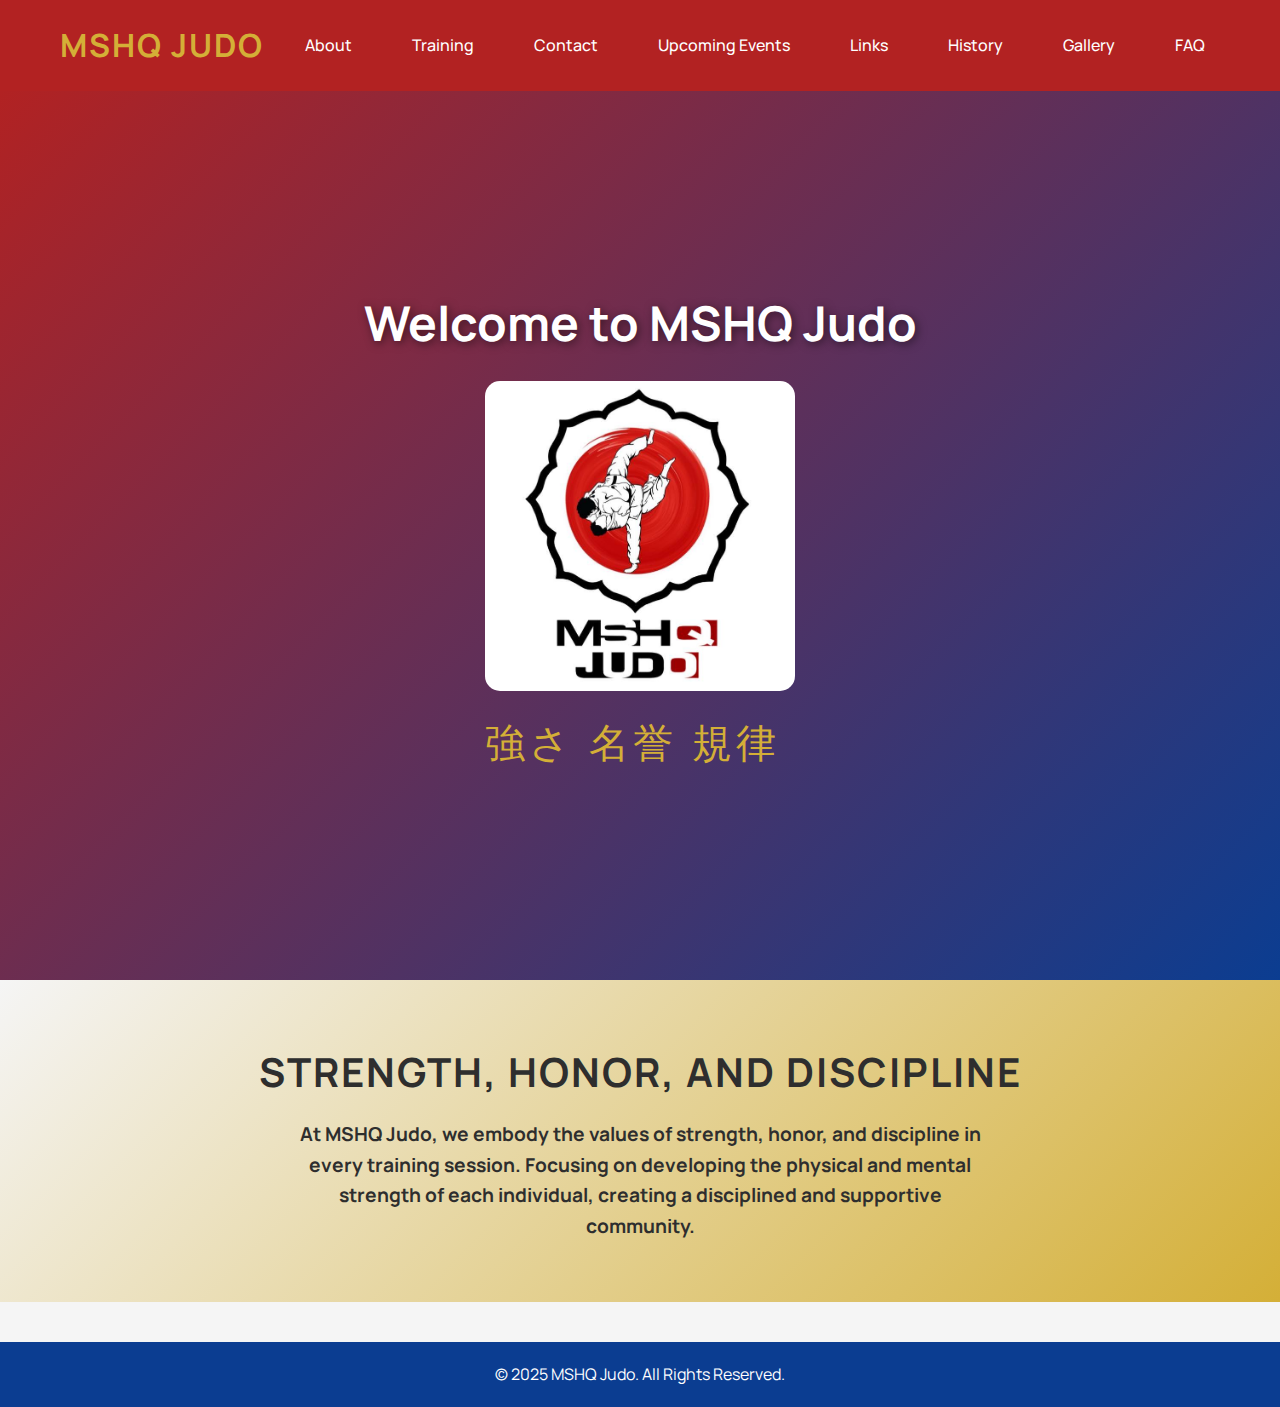
==== commit 3561f8eb: "added FAQ page and uploaded coaches photos" ====
--- a/index.html
+++ b/index.html
@@ -22,6 +22,7 @@
                 <li><a href="links.html">Links</a></li>
                 <li><a href="history.html">History</a></li>
                 <li><a href="gallery.html">Gallery</a></li>
+                <li><a href="faq.html">FAQ</a></li>
             </ul>
         </nav>
     </header>
--- a/styles.css
+++ b/styles.css
@@ -123,15 +123,14 @@
     font-size: 3rem;
     font-weight: bold;
     text-shadow: 2px 2px 10px rgba(0, 0, 0, 0.5);
-    animation: fadeInUp 1.5s ease-in-out forwards;
-}
-
-.hero-logo {
-    width: 100%;
+    
+}
+
+.hero img {
+    width: 25%;
     height: auto;
-    max-width: 300px;
     object-fit: cover;
-    border-radius: 50%;
+    border-radius: 15px;
     margin-top: 20px;
 }
 
@@ -201,7 +200,90 @@
 }
 
 /* ============================
-   Responsive Styles
+   Gallery Section Styles
+   ============================ */
+.gallery-container {
+    display: grid;
+    grid-template-columns: repeat(4, 1fr);
+    gap: 20px;
+    padding: 20px;
+}
+
+.gallery-item {
+    border: 1px solid transparent;  /* or a light color like #f0f0f0 */
+    padding: 10px;
+    text-align: center;
+    background-color: transparent;
+    border-radius: 8px;
+}
+
+.gallery-item img {
+    width: 100%;           /* Ensure image fills the container */
+    height: 200px;         /* Fixed height for uniform image size */
+    object-fit: cover;     /* Ensure images cover the container without distortion */
+    border-radius: 10px;   /* Rounded corners for the images */
+    margin-bottom: 10px;
+}
+
+@media (max-width: 1200px) {
+    .gallery-container {
+        grid-template-columns: repeat(3, 1fr);
+    }
+}
+
+@media (max-width: 768px) {
+    .gallery-container {
+        grid-template-columns: repeat(2, 1fr);
+    }
+}
+
+@media (max-width: 480px) {
+    .gallery-container {
+        grid-template-columns: 1fr;
+    }
+}
+
+/* ============================
+   Contact Section Styles
+   ============================ */
+.contact-info,
+.social-links {
+    margin-top: 20px;
+}
+
+.contact-info h3,
+.social-links h3 {
+    font-size: 1.5rem;
+    margin-bottom: 10px;
+}
+
+.contact-info p {
+    font-size: 1.2rem;
+}
+
+.social-links {
+    display: flex;
+    gap: 15px;
+    margin-top: 20px;
+}
+
+.social-links a {
+    display: inline-block;
+    transition: transform 0.3s ease;
+}
+
+.social-links img {
+    width: 40px;
+    height: auto;
+    transition: transform 0.3s ease;
+}
+
+.social-links a:hover img {
+    transform: scale(1.1);
+}
+
+/* ============================
+   Mobile Responsive Styles
    ============================ */
 @media (max-width: 1024px) {
     header nav ul {
@@ -267,118 +349,81 @@
     }
 }
 
-/* Social Media Links */
-.social-links {
-    display: flex;
-    gap: 15px;
-    margin-top: 20px;
-}
-
-.social-links a {
-    display: inline-block;
-    transition: transform 0.3s ease;
-}
-
-.social-links img {
-    width: 40px;
-    height: auto;
-    transition: transform 0.3s ease;
-}
-
-.social-links a:hover img {
-    transform: scale(1.1);
-}
-
-/* Coach Grid Layout for 3x3 */
-.coach-grid {
-    display: grid;
-    grid-template-columns: repeat(3, 1fr);
-    gap: 20px;
-    margin-top: 40px;
-}
-
-/* Coach Card Style */
-.coach-card {
-    background-color: #fff;
-    border: 1px solid #ddd;
+/* ============================
+   FAQ Section Styles
+   ============================ */
+   .faq {
+    margin: 50px auto;
+    padding: 20px;
+    max-width: 800px; /* Keeps the FAQ section from spanning the full width */
+    background-color: var(--white);
+    box-shadow: 0 2px 10px rgba(0, 0, 0, 0.1);
     border-radius: 10px;
-    padding: 20px;
-    box-shadow: 0 4px 8px rgba(0, 0, 0, 0.1);
-    text-align: center;
-    transition: transform 0.3s ease, box-shadow 0.3s ease;
-}
-
-.coach-card:hover {
-    transform: translateY(-10px);
-    box-shadow: 0 8px 16px rgba(0, 0, 0, 0.2);
-}
-
-.coach-photo {
-    width: 100%;
-    height: auto;
-    border-radius: 50%;
-    margin-bottom: 15px;
-    max-width: 200px;
-    margin-left: auto;
-    margin-right: auto;
-}
-
-.coach-card h3 {
-    font-size: 1.5rem;
-    margin: 10px 0;
+    border: 1px solid #f0f0f0;
+}
+
+.faq h2 {
+    font-size: 2.5rem;
+    margin-bottom: 30px;
+    text-align: left; /* Align the title to the left */
+    color: var(--deep-red);
+    text-transform: uppercase;
+    letter-spacing: 1px;
+}
+
+.faq-item {
+    margin-bottom: 20px;
+    padding-bottom: 15px;
+    border-bottom: 1px solid #f0f0f0;
+}
+
+.faq-item:last-child {
+    border-bottom: none;
+}
+
+.faq-item h3 {
+    font-size: 1.6rem;
     font-weight: 600;
-}
-
-.coach-card p {
-    font-size: 1rem;
-    color: #555;
-}
-
-        /* Add the styles for the grid layout */
-        .gallery-container {
-            display: grid;
-            grid-template-columns: repeat(4, 1fr);
-            gap: 20px;
-            padding: 20px;
-        }
-
-        .gallery-item {
-            border: 1px solid #ddd;
-            padding: 10px;
-            text-align: center;
-            background-color: #f9f9f9;
-        }
-
-        .gallery-item img {
-            width: 100%;
-            height: auto;
-            margin-bottom: 10px;
-        }
-
-        .gallery-item h3 {
-            font-size: 1.2em;
-            margin: 10px 0;
-        }
-
-        .gallery-item p {
-            font-size: 1em;
-            color: #555;
-        }
-
-        @media (max-width: 1200px) {
-            .gallery-container {
-                grid-template-columns: repeat(3, 1fr);
-            }
-        }
-
-        @media (max-width: 768px) {
-            .gallery-container {
-                grid-template-columns: repeat(2, 1fr);
-            }
-        }
-
-        @media (max-width: 480px) {
-            .gallery-container {
-                grid-template-columns: 1fr;
-            }
-        }+    color: var(--navy-blue);
+    margin-bottom: 10px;
+    transition: color 0.3s ease;
+}
+
+.faq-item h3:hover {
+    color: var(--deep-red); /* Hover effect on the question */
+}
+
+.faq-item p {
+    font-size: 1.1rem;
+    line-height: 1.6;
+    color: var(--dark-gray);
+}
+
+/* Mobile Responsive FAQ Styling */
+@media (max-width: 768px) {
+    .faq {
+        padding: 15px;
+        max-width: 100%;
+    }
+
+    .faq h2 {
+        font-size: 2rem;
+    }
+
+    .faq-item h3 {
+        font-size: 1.4rem;
+    }
+
+    .faq-item p {
+        font-size: 1rem;
+    }
+}
+
+.faq-item ul {
+    list-style-type: disc; /* Use bullets for list items */
+    padding-left: 20px; /* Add padding to the left for proper indentation */
+}
+
+.faq-item li {
+    margin-bottom: 10px; /* Add some space between list items */
+}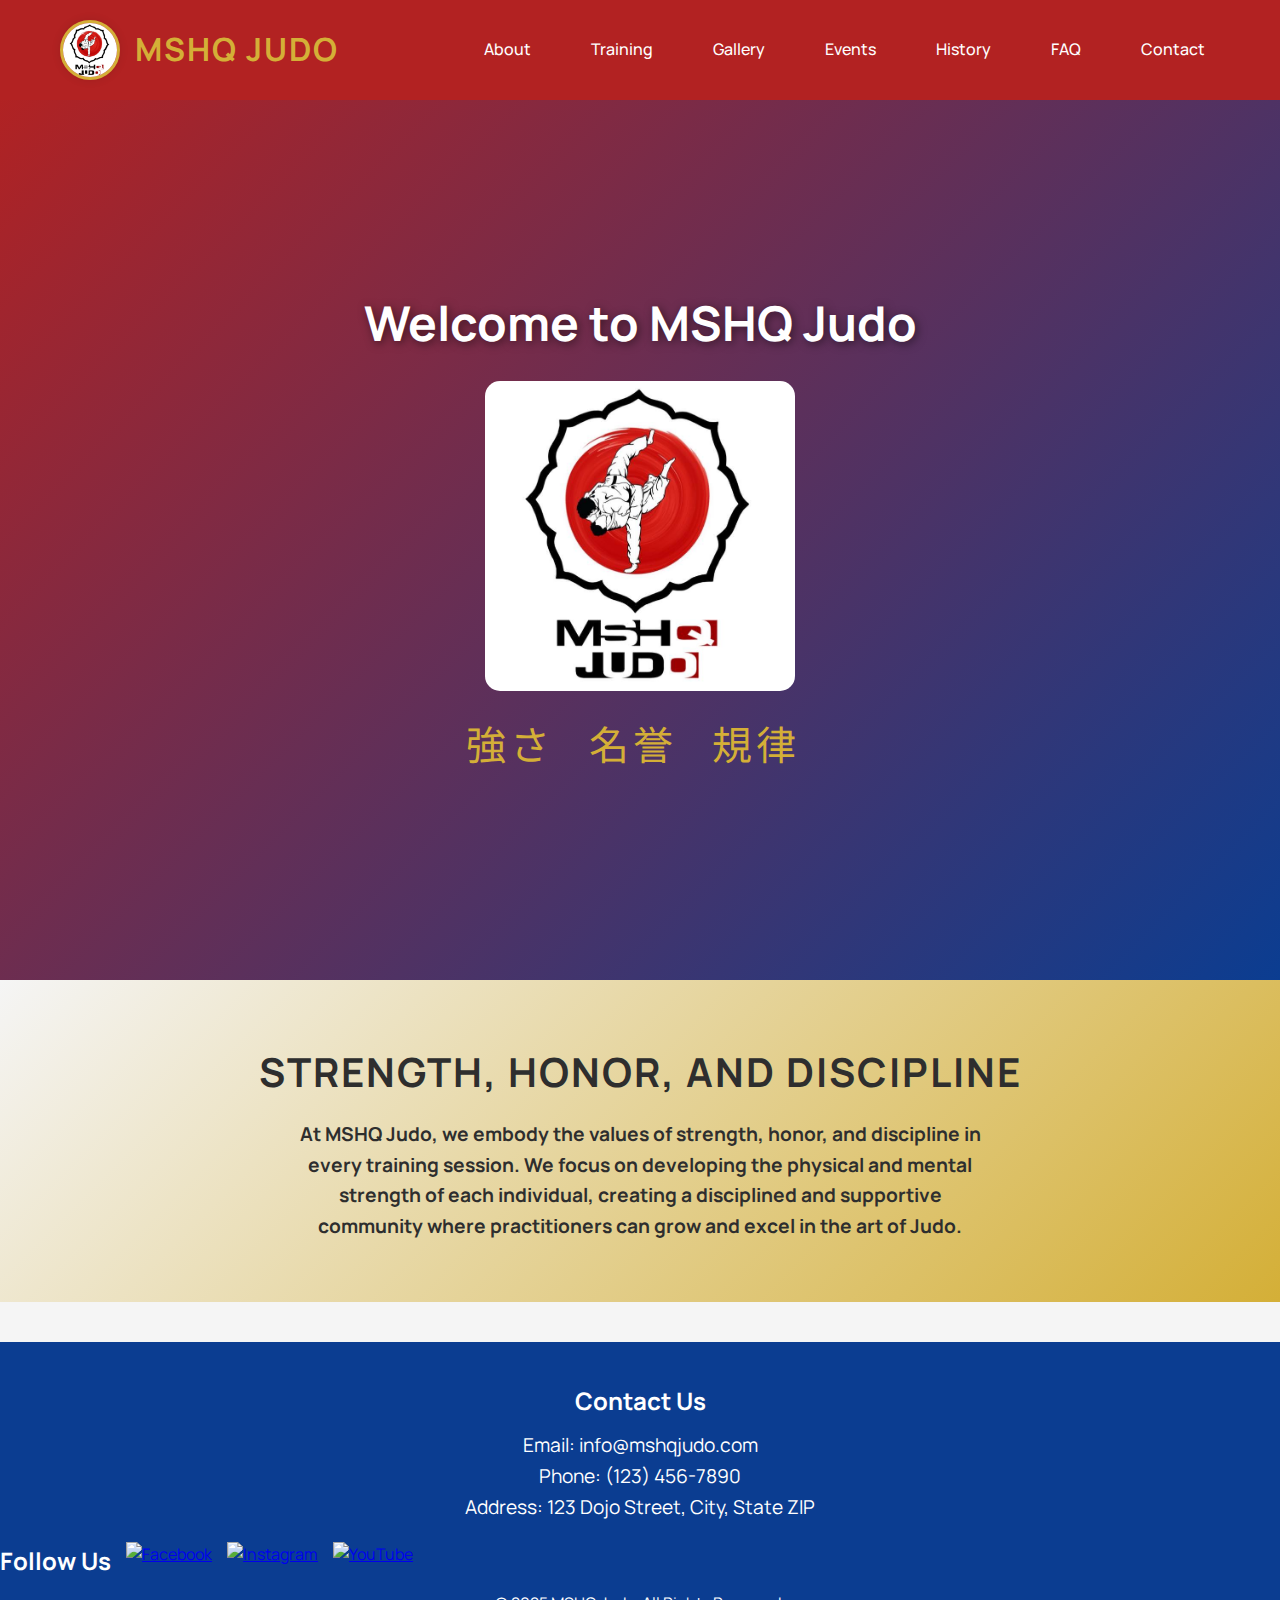
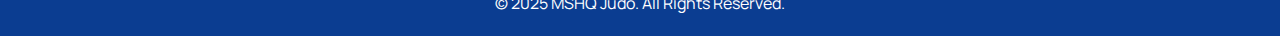
==== commit 5d7964e6: "more web updates" ====
--- a/index.html
+++ b/index.html
@@ -3,49 +3,80 @@
 <head>
     <meta charset="UTF-8">
     <meta name="viewport" content="width=device-width, initial-scale=1.0">
+    <meta name="description" content="MSHQ Judo - Training in strength, honor, and discipline">
+    <meta name="keywords" content="judo, martial arts, training, discipline, strength, honor">
     <title>MSHQ Judo</title>
-    <link href="https://fonts.googleapis.com/css2?family=Manrope:wght@300;400;500;600&display=swap" rel="stylesheet">
+    <link rel="icon" href="images/favicon.ico" type="image/x-icon">
+    <link href="https://fonts.googleapis.com/css2?family=Manrope:wght@300;400;500;600;700&family=Noto+Sans+JP:wght@400;700&display=swap" rel="stylesheet">
     <link rel="stylesheet" href="styles.css">
 </head>
 <body>
     <header>
         <div class="logo">
+            <img src="images/mshqlogo.jpg" alt="MSHQ Judo Logo">
             <h1>MSHQ Judo</h1>
-            <div class="menu-toggle">&#9776;</div>
         </div>
+        <div class="menu-toggle" id="menu-toggle">&#9776;</div>
         <nav>
-            <ul>
+            <ul id="nav-menu">
                 <li><a href="about.html">About</a></li>
                 <li><a href="training.html">Training</a></li>
+                <li><a href="gallery.html">Gallery</a></li>
+                <li><a href="upcoming-events.html">Events</a></li>
+                <li><a href="history.html">History</a></li>
+                <li><a href="faq.html">FAQ</a></li>
                 <li><a href="contact.html">Contact</a></li>
-                <li><a href="upcoming-events.html">Upcoming Events</a></li>
-                <li><a href="links.html">Links</a></li>
-                <li><a href="history.html">History</a></li>
-                <li><a href="gallery.html">Gallery</a></li>
-                <li><a href="faq.html">FAQ</a></li>
             </ul>
         </nav>
     </header>
 
-    <div class="main-content">
-        <section class="hero">
-            <h2>Welcome to MSHQ Judo</h2>
-            <img src="images/mshqlogo.jpg" alt="MSHQ Judo Logo" class="hero-logo">
-            <div class="japanese-values">
-                <p><span class="japanese-text">強さ</span><span class="japanese-text">名誉</span><span class="japanese-text">規律</span></p>
+    <section class="hero">
+        <h2>Welcome to MSHQ Judo</h2>
+        <img src="images/mshqlogo.jpg" alt="MSHQ Judo Training">
+        <div class="japanese-values">
+            <div class="value-item">
+                <span class="japanese-text">強さ</span>
+                
             </div>
-        </section>
-        <section class="values">
-            <h2>Strength, Honor, and Discipline</h2>
-            <p>At MSHQ Judo, we embody the values of strength, honor, and discipline in every training session. Focusing on developing the physical and mental 
-               strength of each individual, creating a disciplined and supportive community.</p>
-        </section>
-    </div>
+            <div class="value-item">
+                <span class="japanese-text">名誉</span>
+                
+            </div>
+            <div class="value-item">
+                <span class="japanese-text">規律</span>
+                
+            </div>
+        </div>
+    </section>
+    
+    <section class="values">
+        <h2>Strength, Honor, and Discipline</h2>
+        <p>At MSHQ Judo, we embody the values of strength, honor, and discipline in every training session. We focus on developing the physical and mental strength of each individual, creating a disciplined and supportive community where practitioners can grow and excel in the art of Judo.</p>
+    </section>
 
     <footer>
-        <p>&copy; 2025 MSHQ Judo. All Rights Reserved.</p>
+        <div class="footer-content">
+            <div class="contact-info">
+                <h3>Contact Us</h3>
+                <p>Email: info@mshqjudo.com</p>
+                <p>Phone: (123) 456-7890</p>
+                <p>Address: 123 Dojo Street, City, State ZIP</p>
+            </div>
+            <div class="social-links">
+                <h3>Follow Us</h3>
+                <a href="#"><img src="images/facebook-icon.png" alt="Facebook"></a>
+                <a href="#"><img src="images/instagram-icon.png" alt="Instagram"></a>
+                <a href="#"><img src="images/youtube-icon.png" alt="YouTube"></a>
+            </div>
+        </div>
+        <p class="copyright">&copy; 2025 MSHQ Judo. All Rights Reserved.</p>
     </footer>
 
-    <script src="script.js"></script>
+    <script>
+        // Basic mobile menu toggle functionality
+        document.getElementById('menu-toggle').addEventListener('click', function() {
+            document.getElementById('nav-menu').classList.toggle('active');
+        });
+    </script>
 </body>
-</html>
+</html>--- a/styles.css
+++ b/styles.css
@@ -2,9 +2,12 @@
    Root Colors - Inspired by Kodokan Judo
    ============================ */
    :root {
+    /* Primary Colors */
     --deep-red: #B22222; /* Kodokan Red */
     --navy-blue: #0B3D91; /* Kodokan Blue */
     --gold: #D4AF37; /* Kodokan Gold */
+    
+    /* Neutral Colors */
     --white: #FFFFFF;
     --soft-gray: #F5F5F5;
     --dark-gray: #2E2E2E;
@@ -22,20 +25,33 @@
     margin: 0;
     padding: 0;
     box-sizing: border-box;
-    font-family: 'Manrope', sans-serif;
 }
 
 body {
     background: var(--soft-gray);
     color: var(--dark-gray);
+    font-family: 'Manrope', sans-serif;
     font-size: 16px;
     line-height: 1.6;
     padding-top: 80px; /* Space below fixed header */
 }
 
 /* ============================
-   Header & Navigation
-   ============================ */
+   Typography
+   ============================ */
+.japanese-text {
+    font-family: 'Noto Sans JP', sans-serif;
+    font-size: 2.5rem;
+    color: var(--gold);
+    letter-spacing: 4px;
+    margin-right: 15px;
+}
+
+/* ============================
+   Layout & Structure
+   ============================ */
+
+/* Header & Navigation */
 header {
     display: flex;
     justify-content: space-between;
@@ -104,9 +120,7 @@
     border-bottom: 2px solid var(--gold);
 }
 
-/* ============================
-   Hero Section
-   ============================ */
+/* Hero Section */
 .hero {
     display: flex;
     flex-direction: column;
@@ -123,7 +137,6 @@
     font-size: 3rem;
     font-weight: bold;
     text-shadow: 2px 2px 10px rgba(0, 0, 0, 0.5);
-    
 }
 
 .hero img {
@@ -141,17 +154,7 @@
     margin-top: 20px;
 }
 
-.japanese-text {
-    font-family: 'Noto Sans JP', sans-serif;
-    font-size: 2.5rem;
-    color: var(--gold);
-    letter-spacing: 4px;
-    margin-right: 15px;
-}
-
-/* ============================
-   Values Section
-   ============================ */
+/* Values Section */
 .values {
     background: var(--gradient-soft);
     color: var(--dark-gray);
@@ -174,9 +177,125 @@
     margin: 0 auto;
 }
 
-/* ============================
-   Footer
-   ============================ */
+/* Gallery Section */
+.gallery-container {
+    display: grid;
+    grid-template-columns: repeat(4, 1fr);
+    gap: 20px;
+    padding: 20px;
+}
+
+.gallery-item {
+    border: 1px solid transparent;
+    padding: 10px;
+    text-align: center;
+    background-color: transparent;
+    border-radius: 8px;
+}
+
+.gallery-item img {
+    width: 100%;
+    height: 200px;
+    object-fit: cover;
+    border-radius: 10px;
+    margin-bottom: 10px;
+}
+
+/* FAQ Section */
+.faq {
+    margin: 50px auto;
+    padding: 20px;
+    max-width: 800px;
+    background-color: var(--white);
+    box-shadow: 0 2px 10px rgba(0, 0, 0, 0.1);
+    border-radius: 10px;
+    border: 1px solid #f0f0f0;
+}
+
+.faq h2 {
+    font-size: 2.5rem;
+    margin-bottom: 30px;
+    text-align: center;
+    color: var(--deep-red);
+    text-transform: uppercase;
+    letter-spacing: 1px;
+}
+
+.faq-item {
+    margin-bottom: 20px;
+    padding-bottom: 15px;
+    border-bottom: 1px solid #f0f0f0;
+}
+
+.faq-item:last-child {
+    border-bottom: none;
+}
+
+.faq-item h3 {
+    font-size: 1.6rem;
+    font-weight: 600;
+    color: var(--navy-blue);
+    margin-bottom: 10px;
+    transition: color 0.3s ease;
+}
+
+.faq-item h3:hover {
+    color: var(--deep-red);
+}
+
+.faq-item p {
+    font-size: 1.1rem;
+    line-height: 1.6;
+    color: var(--dark-gray);
+}
+
+.faq-item ul {
+    list-style-type: disc;
+    padding-left: 20px;
+}
+
+.faq-item li {
+    margin-bottom: 10px;
+}
+
+/* Contact Section */
+.contact-info,
+.social-links {
+    margin-top: 20px;
+}
+
+.contact-info h3,
+.social-links h3 {
+    font-size: 1.5rem;
+    margin-bottom: 10px;
+}
+
+.contact-info p {
+    font-size: 1.2rem;
+}
+
+.social-links {
+    display: flex;
+    gap: 15px;
+    margin-top: 20px;
+}
+
+.social-links a {
+    display: inline-block;
+    transition: transform 0.3s ease;
+}
+
+.social-links img {
+    width: 40px;
+    height: auto;
+    transition: transform 0.3s ease;
+}
+
+.social-links a:hover img {
+    transform: scale(1.1);
+}
+
+/* Footer */
 footer {
     background-color: var(--navy-blue);
     color: var(--white);
@@ -200,91 +319,16 @@
 }
 
 /* ============================
-   Gallery Section Styles
-   ============================ */
-.gallery-container {
-    display: grid;
-    grid-template-columns: repeat(4, 1fr);
-    gap: 20px;
-    padding: 20px;
-}
-
-.gallery-item {
-    border: 1px solid transparent;  /* or a light color like #f0f0f0 */
-    padding: 10px;
-    text-align: center;
-    background-color: transparent;
-    border-radius: 8px;
-}
-
-.gallery-item img {
-    width: 100%;           /* Ensure image fills the container */
-    height: 200px;         /* Fixed height for uniform image size */
-    object-fit: cover;     /* Ensure images cover the container without distortion */
-    border-radius: 10px;   /* Rounded corners for the images */
-    margin-bottom: 10px;
-}
-
+   Media Queries
+   ============================ */
+/* Large devices (laptops/desktops) */
 @media (max-width: 1200px) {
     .gallery-container {
         grid-template-columns: repeat(3, 1fr);
     }
 }
 
-@media (max-width: 768px) {
-    .gallery-container {
-        grid-template-columns: repeat(2, 1fr);
-    }
-}
-
-@media (max-width: 480px) {
-    .gallery-container {
-        grid-template-columns: 1fr;
-    }
-}
-
-/* ============================
-   Contact Section Styles
-   ============================ */
-.contact-info,
-.social-links {
-    margin-top: 20px;
-}
-
-.contact-info h3,
-.social-links h3 {
-    font-size: 1.5rem;
-    margin-bottom: 10px;
-}
-
-.contact-info p {
-    font-size: 1.2rem;
-}
-
-.social-links {
-    display: flex;
-    gap: 15px;
-    margin-top: 20px;
-}
-
-.social-links a {
-    display: inline-block;
-    transition: transform 0.3s ease;
-}
-
-.social-links img {
-    width: 40px;
-    height: auto;
-    transition: transform 0.3s ease;
-}
-
-.social-links a:hover img {
-    transform: scale(1.1);
-}
-
-/* ============================
-   Mobile Responsive Styles
-   ============================ */
+/* Medium devices (tablets) */
 @media (max-width: 1024px) {
     header nav ul {
         flex-direction: column;
@@ -301,6 +345,7 @@
     }
 }
 
+/* Small devices (landscape phones) */
 @media (max-width: 768px) {
     body {
         padding-top: 120px;
@@ -333,8 +378,37 @@
     .japanese-text {
         font-size: 2rem;
     }
-}
-
+
+    .gallery-container {
+        grid-template-columns: repeat(2, 1fr);
+    }
+
+    .faq {
+        padding: 15px;
+        max-width: 100%;
+    }
+
+    .faq h2 {
+        font-size: 2rem;
+    }
+
+    .faq-item h3 {
+        font-size: 1.4rem;
+    }
+
+    .faq-item p {
+        font-size: 1rem;
+    }
+}
+
+/* Extra small devices (phones) */
+@media (max-width: 480px) {
+    .gallery-container {
+        grid-template-columns: 1fr;
+    }
+}
+
+/* Extra extra small devices */
 @media (max-width: 375px) {
     body {
         font-size: 14px;
@@ -347,83 +421,4 @@
     .japanese-text {
         font-size: 1.8rem;
     }
-}
-
-/* ============================
-   FAQ Section Styles
-   ============================ */
-   .faq {
-    margin: 50px auto;
-    padding: 20px;
-    max-width: 800px; /* Keeps the FAQ section from spanning the full width */
-    background-color: var(--white);
-    box-shadow: 0 2px 10px rgba(0, 0, 0, 0.1);
-    border-radius: 10px;
-    border: 1px solid #f0f0f0;
-}
-
-.faq h2 {
-    font-size: 2.5rem;
-    margin-bottom: 30px;
-    text-align: left; /* Align the title to the left */
-    color: var(--deep-red);
-    text-transform: uppercase;
-    letter-spacing: 1px;
-}
-
-.faq-item {
-    margin-bottom: 20px;
-    padding-bottom: 15px;
-    border-bottom: 1px solid #f0f0f0;
-}
-
-.faq-item:last-child {
-    border-bottom: none;
-}
-
-.faq-item h3 {
-    font-size: 1.6rem;
-    font-weight: 600;
-    color: var(--navy-blue);
-    margin-bottom: 10px;
-    transition: color 0.3s ease;
-}
-
-.faq-item h3:hover {
-    color: var(--deep-red); /* Hover effect on the question */
-}
-
-.faq-item p {
-    font-size: 1.1rem;
-    line-height: 1.6;
-    color: var(--dark-gray);
-}
-
-/* Mobile Responsive FAQ Styling */
-@media (max-width: 768px) {
-    .faq {
-        padding: 15px;
-        max-width: 100%;
-    }
-
-    .faq h2 {
-        font-size: 2rem;
-    }
-
-    .faq-item h3 {
-        font-size: 1.4rem;
-    }
-
-    .faq-item p {
-        font-size: 1rem;
-    }
-}
-
-.faq-item ul {
-    list-style-type: disc; /* Use bullets for list items */
-    padding-left: 20px; /* Add padding to the left for proper indentation */
-}
-
-.faq-item li {
-    margin-bottom: 10px; /* Add some space between list items */
 }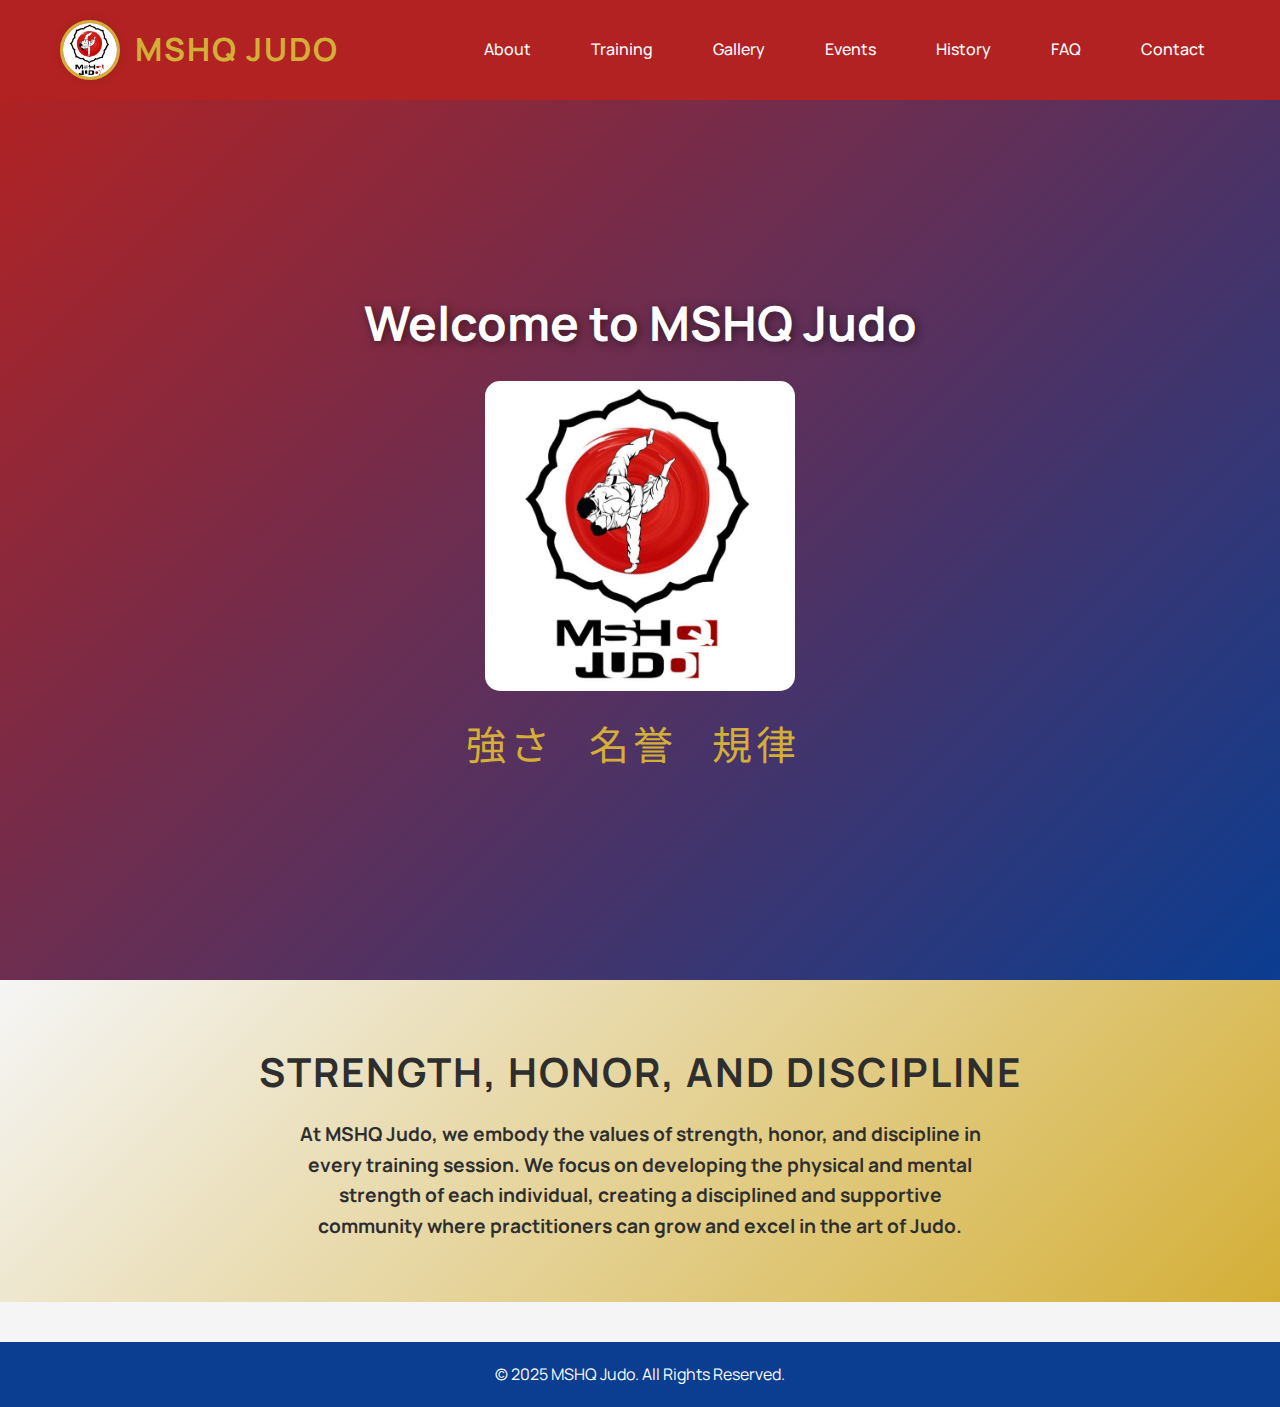
==== commit ccee03f0: "index update" ====
--- a/index.html
+++ b/index.html
@@ -55,28 +55,8 @@
     </section>
 
     <footer>
-        <div class="footer-content">
-            <div class="contact-info">
-                <h3>Contact Us</h3>
-                <p>Email: info@mshqjudo.com</p>
-                <p>Phone: (123) 456-7890</p>
-                <p>Address: 123 Dojo Street, City, State ZIP</p>
-            </div>
-            <div class="social-links">
-                <h3>Follow Us</h3>
-                <a href="#"><img src="images/facebook-icon.png" alt="Facebook"></a>
-                <a href="#"><img src="images/instagram-icon.png" alt="Instagram"></a>
-                <a href="#"><img src="images/youtube-icon.png" alt="YouTube"></a>
-            </div>
-        </div>
         <p class="copyright">&copy; 2025 MSHQ Judo. All Rights Reserved.</p>
     </footer>
-
-    <script>
-        // Basic mobile menu toggle functionality
-        document.getElementById('menu-toggle').addEventListener('click', function() {
-            document.getElementById('nav-menu').classList.toggle('active');
-        });
-    </script>
+    <script src="script.js"></script>
 </body>
 </html>